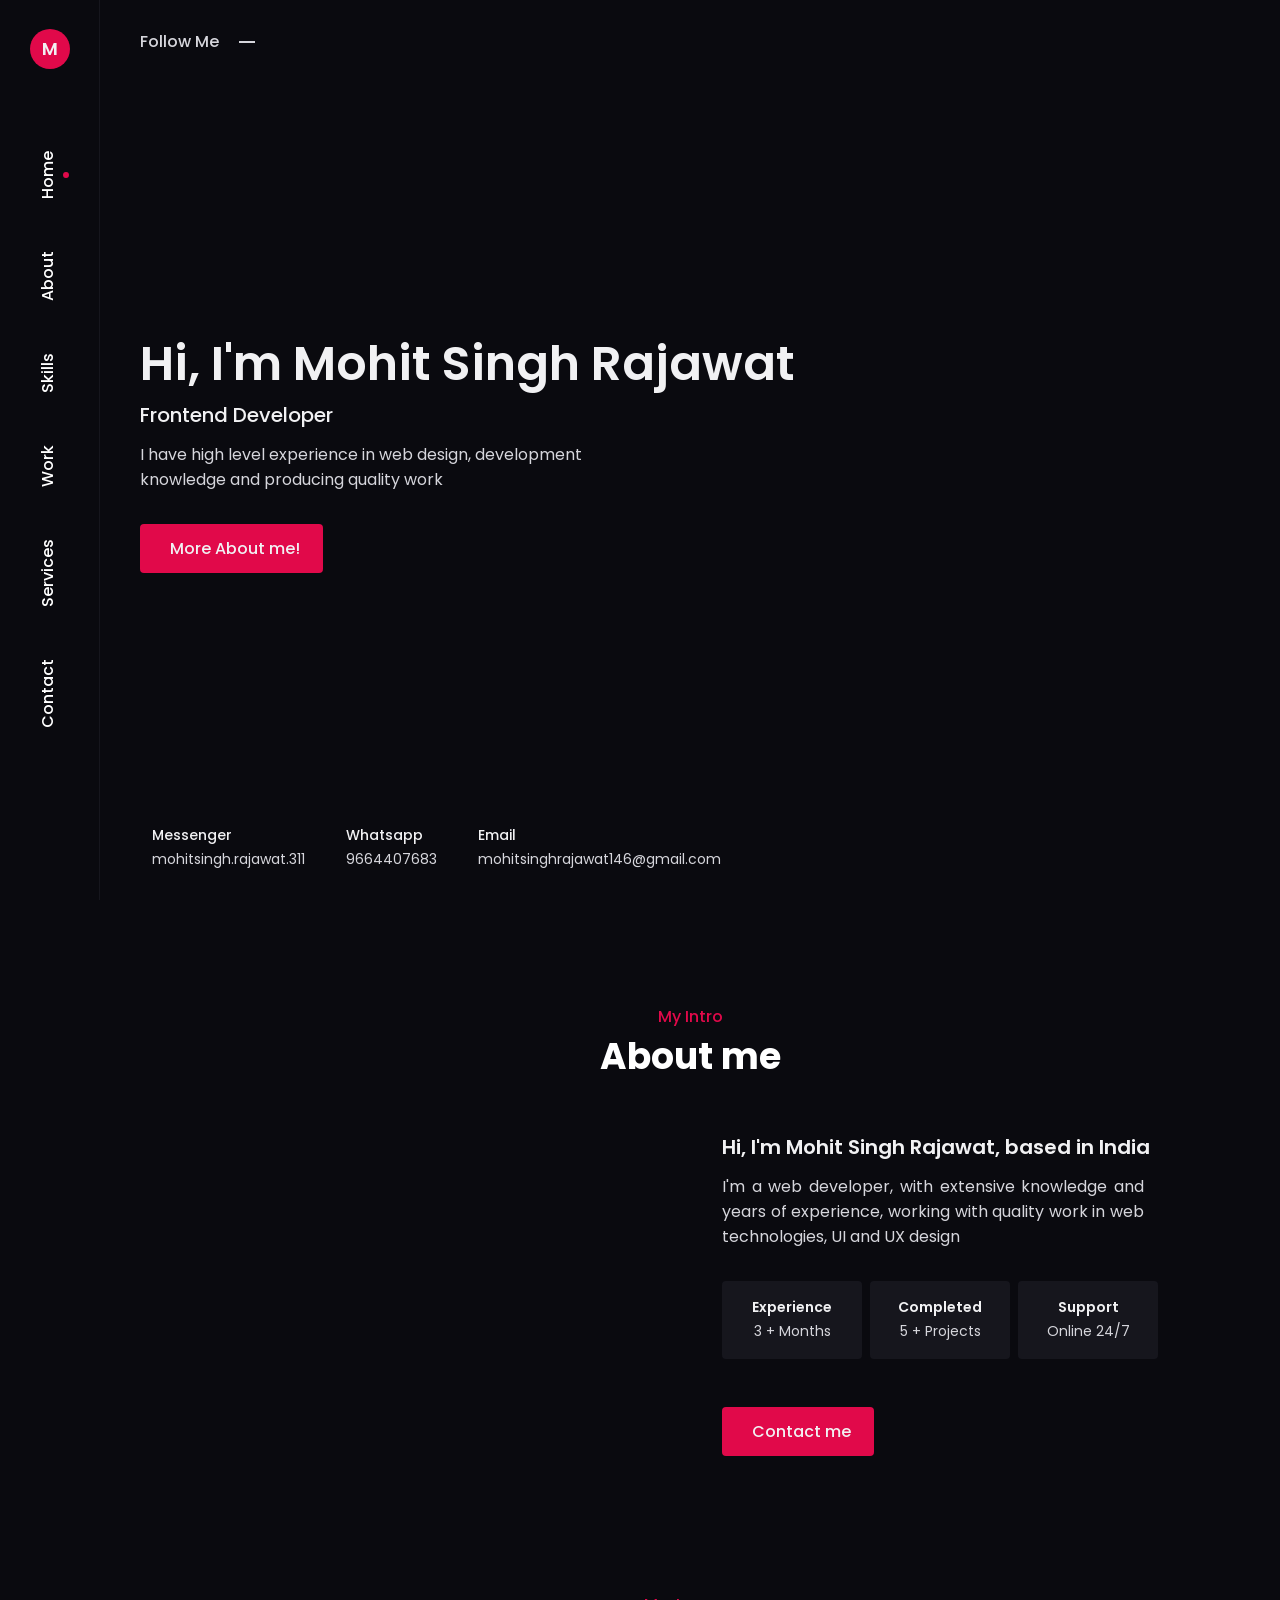
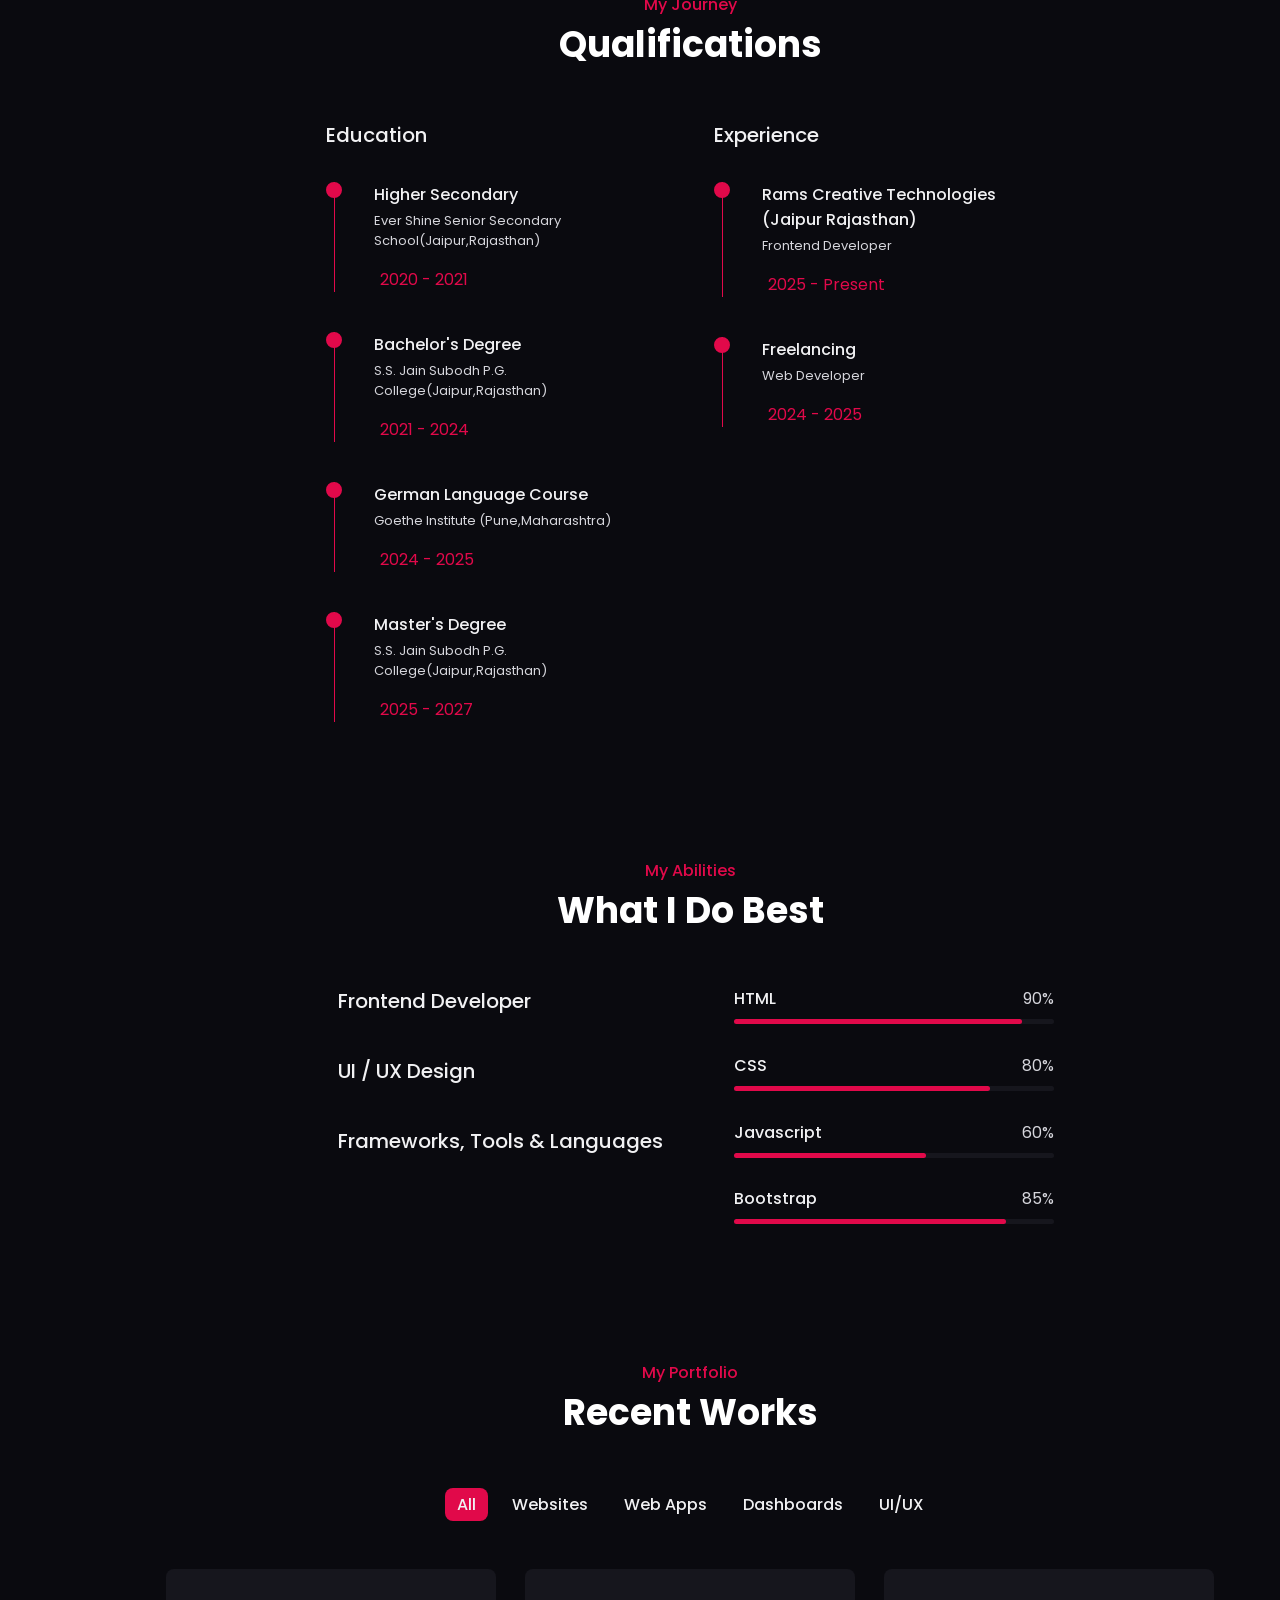
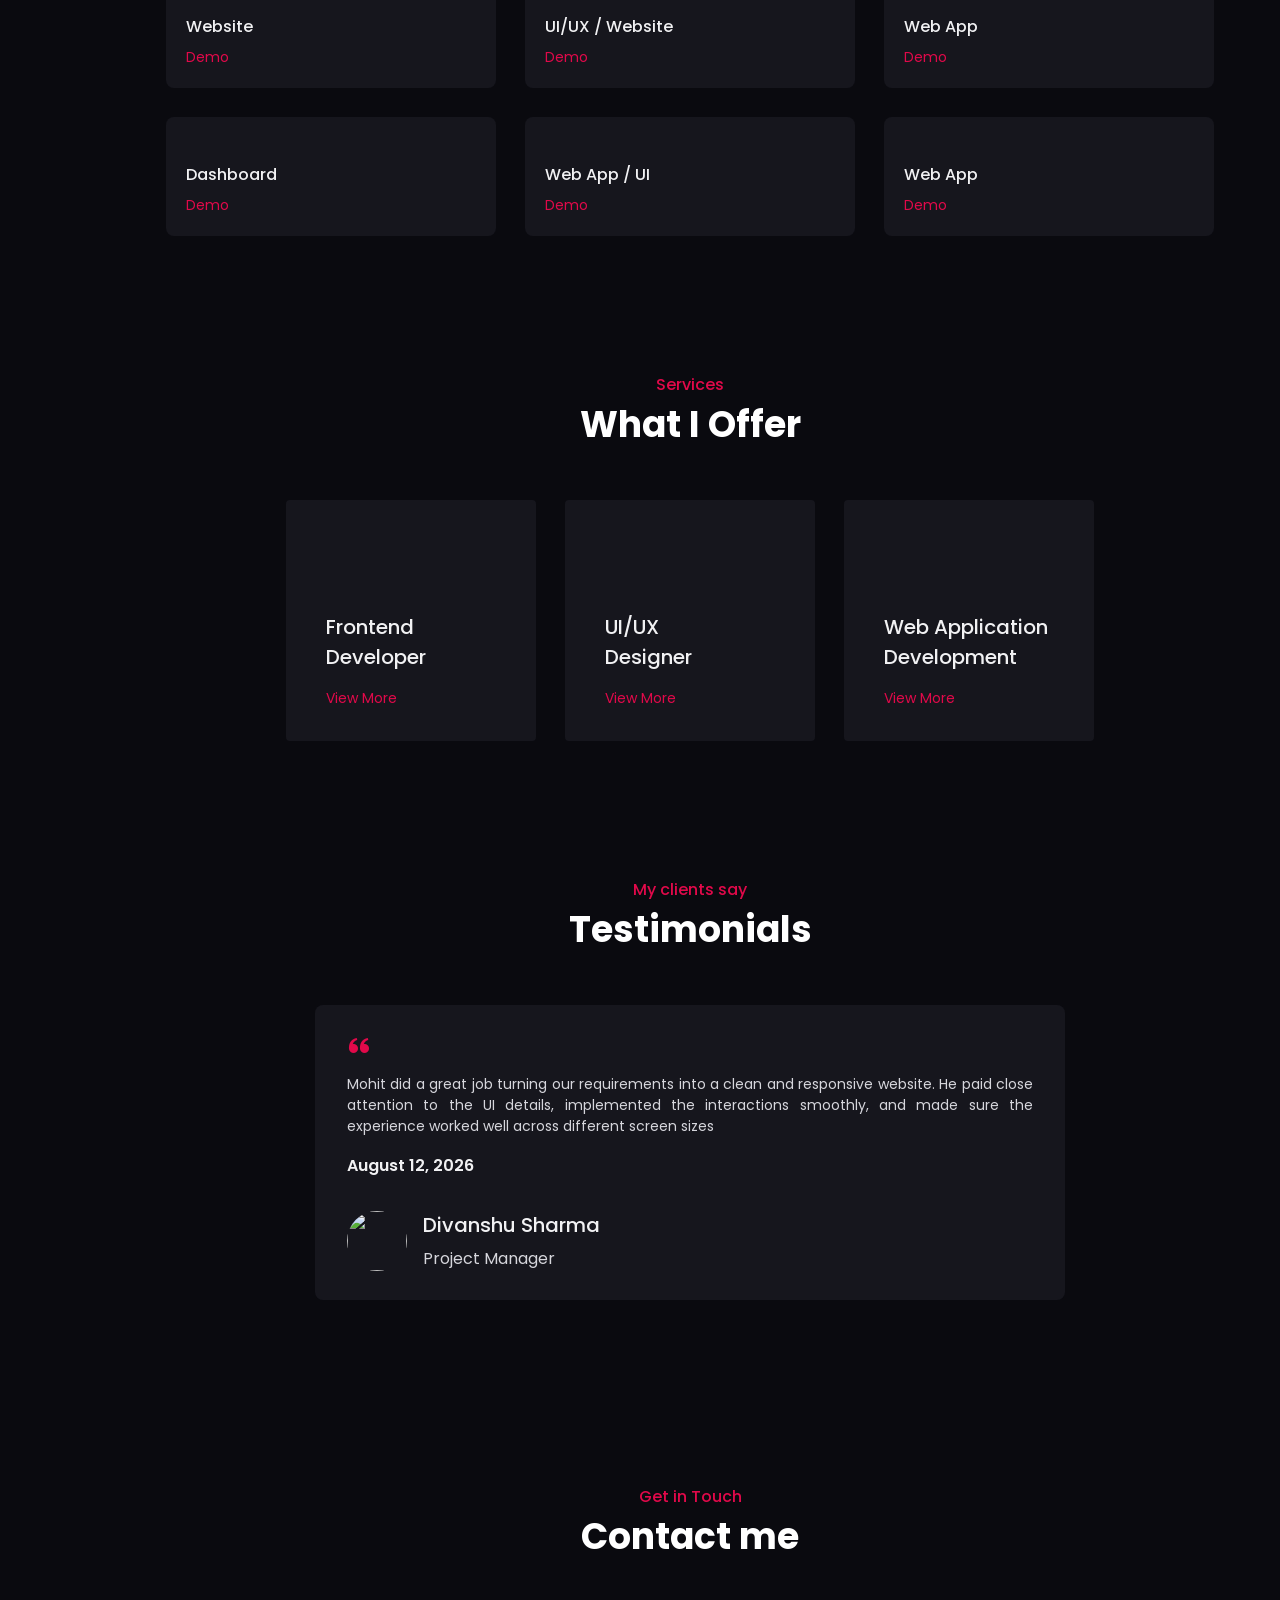
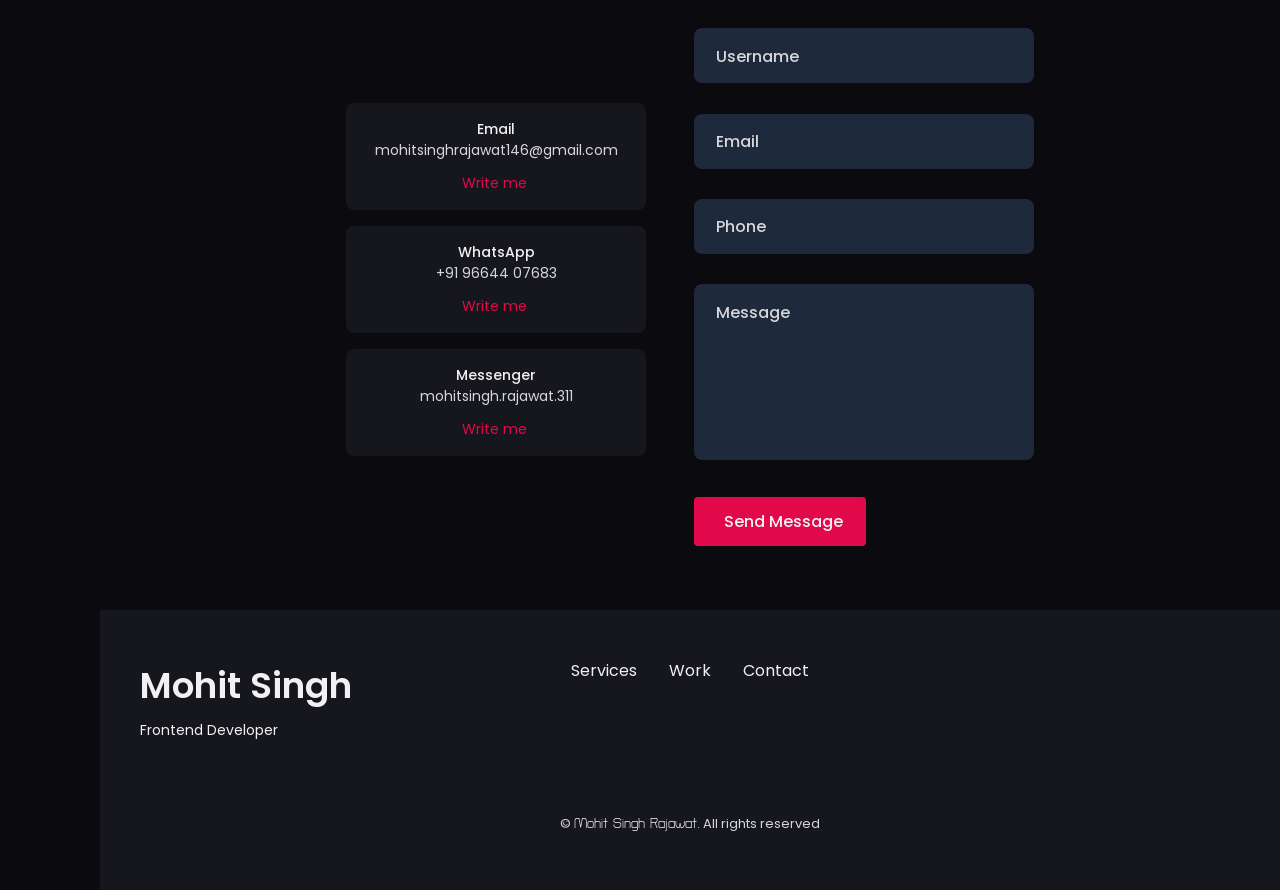
==== portfolio.html @ f538f38a "Add files via upload" ====
<!DOCTYPE html>
<html lang="en">
  <head>
    <meta charset="UTF-8" />
    <meta name="viewport" content="width=device-width, initial-scale=1.0" />
    <title>Document</title>
    <link
      rel="stylesheet"
      href="https://unicons.iconscout.com/release/v4.0.8/css/line.css"
    />
    <link
      href="https://unpkg.com/boxicons@2.1.4/css/boxicons.min.css"
      rel="stylesheet"
    />
    <link
      rel="stylesheet"
      href="https://cdn.jsdelivr.net/npm/swiper@11/swiper-bundle.min.css"
    />

    <link rel="stylesheet" href="style.css" />
    <style>
      @import url("https://fonts.googleapis.com/css2?family=Poppins:ital,wght@0,100;0,200;0,300;0,400;0,500;0,600;0,700;0,800;0,900;1,100;1,200;1,300;1,400;1,500;1,600;1,700;1,800;1,900&family=Turret+Road:wght@200;300;400;500;700;800&display=swap");

      :root {
        --hue-color: 242;

        --skin-color: hsl(342, 92%, 46%);
        --mirage-color: hsl(210, 10%, 23%);
        --title-color: hsl(var(--hue-color), 8%, 95%);
        --text-color: hsl(var(--hue-color), 8%, 85%);
        --body-color: hsl(var(--hue-color), 19%, 5%);
        --box-color: hsl(var(--hue-color), 14%, 10%);
        --scroll-box-color: hsl(var(--hue-color), 12%, 38%);
        --scroll-thumb-color: hsl(var(--hue-color), 12%, 26%);

        --body-font: "Poppins", sans-serif;
        --signature-font: "Turret Road", sans-serif;

        --biggest-font-size: 3rem;
        --h1-font-size: 2.25rem;
        --h2-font-size: 1.5rem;
        --h3-font-size: 1.25rem;
        --normal-font-size: 1rem;
        --small-font-size: 0.875rem;
        --smaller-font-size: 0.813rem;

        --font-medium: 500;
        --font-bold: 600;

        --mb025: 0.25rem;
        --mb05: 0.5rem;
        --mb075: 0.75rem;
        --mb1: 1rem;
        --mb15: 1.5rem;
        --mb2: 2rem;
        --mb25: 2.5rem;
        --mb3: 3rem;

        --z-fixed: 10;
        --z-modal: 100;
      }

      @media screen and (max-width: 1024px) {
        :root {
          --biggest-font-size: 2rem;
          --h1-font-size: 1.5rem;
          --h2-font-size: 1.25rem;
          --h3-font-size: 1.125rem;
          --normal-font-size: 0.938rem;
          --small-font-size: 0.813rem;
          --smaller-font-size: 0.75rem;
        }
      }

      * {
        margin: 0;
        padding: 0;
        box-sizing: border-box;
      }
      html {
        scroll-behavior: smooth;
      }
      body,
      button,
      input {
        font-family: var(--body-font);
        font-size: var(--normal-font-size);
      }
      body {
        background-color: var(--body-color);
        color: var(--text-color);
      }
      h1,
      h2,
      h3 {
        color: var(--title-color);
        font-weight: var(--font-bold);
      }
      ul {
        list-style: none;
      }
      a {
        text-decoration: none;
      }
      img {
        max-width: 100%;
        height: auto;
      }
      button {
        cursor: pointer;
      }
      button,
      input {
        border: none;
        outline: none;
      }
      .container {
        max-width: 1250px;
        margin-left: auto;
        margin-right: auto;
      }
      .grid {
        display: grid;
      }
      .button {
        display: inline-flex;
        align-items: center;
        column-gap: 0.5rem;
        background-color: var(--skin-color);
        color: var(--title-color);
        padding: 0.75rem 1.4rem;
        border-radius: 0.25rem;
        font-weight: var(--font-medium);
        position: relative;
        z-index: 1;
        transition: 0.4s;
      }
      .button::after {
        position: absolute;
        content: "";
        left: 0;
        top: 0;
        width: 100%;
        height: 100%;
        background-color: var(--mirage-color);
        z-index: -1;
        transform-origin: center;
        transform: scale(0);
        border-radius: 0.25rem;
        transition: 0.3s;
      }
      .button:hover::after {
        transform: scale(1);
      }
      .section {
        padding: 6.5rem 0 2rem;
      }
      .section-title {
        text-align: center;
        font-size: var(--h1-font-size);
        margin-bottom: var(--mb3);
      }
      .section-title::before {
        content: attr(data-heading);
        display: block;
        font-size: var(--normal-font-size);
        font-weight: var(--font-medium);
        color: var(--skin-color);
      }
      ::-webkit-scrollbar {
        width: 0.6rem;
        background-color: var(--scroll-box-color);
        border-radius: 0.5rem;
      }
      ::-webkit-scrollbar-thumb {
        background-color: var(--scroll-thumb-color);
        border-radius: 0.5rem;
      }

      /* Sidebar */

      .sidebar {
        position: fixed;
        width: 100px;
        height: 100vh;
        background-color: var(--body-color);
        border-right: 1px solid var(--box-color);
      }
      .nav-logo {
        position: absolute;
        left: 0;
        right: 0;
        top: 1.8rem;
        width: 40px;
        height: 40px;
        border-radius: 50%;
        background-color: var(--skin-color);
        text-align: center;
        margin: auto;
      }
      .nav-logo-text {
        font-size: 1.125rem;
        color: var(--title-color);
        font-weight: var(--font-bold);
        line-height: 40px;
      }
      .nav-menu {
        position: fixed;
        transform: rotate(-90deg) translateX(-100%);
        transform-origin: left top;
        width: 100vh;
      }
      .menu {
        display: flex;
      }
      .nav-list {
        display: flex;
        flex-direction: row-reverse;
        margin: -2px auto 0 auto;
      }
      .nav-link {
        float: right;
        height: 100%;
        line-height: 100px;
        padding: 0 1rem;
        color: var(--title-color);
        font-weight: var(--font-medium);
        position: relative;
        transition: 0.4s;
      }
      .nav-toggle {
        height: 32px;
        width: 36px;
        cursor: pointer;
        position: fixed;
        right: 1.5rem;
        top: 2rem;
        font-size: 1.2rem;
        border-radius: 0.25rem;
        background-color: var(--skin-color);
        color: var(--title-color);
        display: none;
        justify-content: center;
        align-items: center;
        z-index: 999;
      }
      .nav-close {
        font-size: 1.5rem;
        position: absolute;
        top: 1rem;
        right: 1.25rem;
        cursor: pointer;
        display: none;
      }
      .nav-link.active-link,
      .nav-link:hover {
        color: var(--skin-color);
      }
      .nav-link.active-link::after,
      .nav-link:hover::after {
        position: absolute;
        content: "";
        width: 6px;
        height: 6px;
        background-color: var(--skin-color);
        border-radius: 50%;
        bottom: 1.8rem;
        left: 0;
        right: 0;
        margin: auto;
      }
      .btn-share {
        position: absolute;
        bottom: 1.8rem;
        left: 0;
        right: 0;
        text-align: center;
        cursor: pointer;
      }
      .social-share {
        font-size: 1.5rem;
      }

      /* Main - Home */

      .main {
        margin-left: 100px;
      }
      .home {
        background: url("images/home.webp") ;
        background-size: cover;
        background-position: center center;
        height: 100vh;
      }
      .home-container {
        position: relative;
        height: 100%;
        align-items: center;
      }
      .home-social {
        position: absolute;
        top: 1.8rem;
        left: 0;
        display: flex;
        align-items: center;
        column-gap: 3.5rem;
      }
      .home-social-follow {
        font-weight: var(--font-medium);
        position: relative;
      }
      .home-social-follow::after {
        content: "";
        position: absolute;
        width: 1rem;
        height: 2px;
        background-color: var(--text-color);
        right: -45%;
        top: 50%;
      }
      .home-social-links {
        display: inline-flex;
        column-gap: 1rem;
      }
      .home-social-link {
        font-size: 1.08rem;
        color: var(--text-color);
        transition: 0.4s;
      }
      .home-social-link:hover {
        transform: translateY(0.25rem);
      }
      .home-img {
        display: none;
      }
      .home-title {
        font-size: var(--biggest-font-size);
      }
      .home-subtitle {
        font-size: var(--h3-font-size);
        font-weight: var(--font-medium);
        margin-bottom: var(--mb075);
      }
      .home-description {
        max-width: 450px;
        margin-bottom: var(--mb2);
      }
      .my-info {
        display: flex;
        column-gap: 1.8rem;
        position: absolute;
        left: 0;
        bottom: 1.8rem;
      }
      .info-item {
        display: flex;
        align-items: center;
      }
      .info-title,
      .info-subtitle {
        font-size: var(--small-font-size);
      }
      .info-title {
        font-weight: var(--font-medium);
      }
      .info-icon {
        font-size: 1.8rem;
        color: var(--skin-color);
        margin-right: var(--mb075);
      }

      /* Main - About */

      .about-container {
        grid-template-columns: repeat(2, 1fr);
        column-gap: 4rem;
        align-items: center;
      }
      .about-img {
        width: 480px;
        border-radius: 0.75rem;
        justify-self: center;
      }
      .about-heading {
        font-size: var(--h3-font-size);
        margin-bottom: var(--mb075);
      }
      .about-description {
        text-align: justify;
        padding-right: 6rem;
        margin-bottom: var(--mb2);
      }
      .about-info {
        display: grid;
        grid-template-columns: repeat(3, 140px);
        column-gap: 0.5rem;
        margin-bottom: var(--mb3);
      }
      .about-box {
        text-align: center;
        border-radius: 0.25rem;
        padding: 1rem 1.25rem;
        background-color: var(--box-color);
      }
      .about-icon {
        font-size: 1.5rem;
        color: var(--skin-color);
        margin-bottom: var(--mb075);
      }
      .about-title {
        font-size: var(--small-font-size);
      }
      .about-subtitle {
        font-size: var(--small-font-size);
      }

      /* Main - Qualification */

      .qualification-container {
        grid-template-columns: repeat(2, 340px);
        column-gap: 3rem;
        justify-content: center;
      }
      .qualification-title {
        font-size: var(--h3-font-size);
        font-weight: var(--font-medium);
        margin-bottom: var(--mb2);
      }
      .timeline-item {
        position: relative;
        margin-bottom: var(--mb25);
        padding-left: 3rem;
      }
      .timeline-item:last-child {
        margin-bottom: 0;
      }
      .timeline-item::before {
        content: "";
        width: 1px;
        position: absolute;
        left: 0.48rem;
        top: 0;
        height: 100%;
        background-color: var(--skin-color);
      }
      .circle-dot {
        position: absolute;
        left: 0;
        top: 0;
        height: 1rem;
        width: 1rem;
        border: 2px solid var(--skin-color);
        border-radius: 50%;
        background-color: var(--skin-color);
        transition: 0.4s;
      }
      .timeline-item:hover .circle-dot {
        background-color: var(--body-color);
      }
      .timeline-title {
        font-size: var(--normal-font-size);
        font-weight: var(--font-medium);
        margin-bottom: var(--mb025);
      }
      .timeline-text {
        font-size: var(--smaller-font-size);
        margin-bottom: var(--mb1);
      }
      .timeline-date {
        display: flex;
        align-items: center;
        column-gap: 0.4rem;
        font-size: var(--normal-font-size);
        color: var(--skin-color);
      }

      /* Main - Skills */

      .skills-container {
        grid-template-columns: 360px 320px;
        column-gap: 3rem;
        justify-content: center;
      }
      .skills-header {
        display: flex;
        align-items: center;
        cursor: pointer;
      }
      .skills-header:not(:last-child) {
        margin-bottom: var(--mb25);
      }
      .skills-icon,
      .skills-arrow {
        font-size: 2rem;
        color: var(--skin-color);
      }
      .skills-icon {
        margin-right: var(--mb075);
      }
      .skills-arrow {
        margin-left: auto;
      }
      .skills-active .skills-arrow {
        transform: rotate(-90deg);
        transition: 0.4s;
      }
      .skills-title {
        font-size: var(--h3-font-size);
        font-weight: var(--font-medium);
      }
      .skills-subtitle {
        font-size: var(--small-font-size);
      }
      .skills-list {
        row-gap: 1.8rem;
      }
      .skills-titles {
        display: flex;
        justify-content: space-between;
        margin-bottom: var(--mb05);
      }
      .skills-name {
        font-size: var(--normal-font-size);
        font-weight: var(--font-medium);
      }
      .skills-bar,
      .skills-percentage {
        height: 5px;
        border-radius: 0.25rem;
      }
      .skills-bar {
        background-color: var(--box-color);
      }
      .skills-percentage {
        display: block;
        background-color: var(--skin-color);
      }
      .skills [data-content] {
        display: none;
      }
      .skills-active[data-content] {
        display: block;
      }

      /* Main - Work */

      .work-container {
        grid-template-columns: repeat(3, 330px);
        gap: 1.8rem;
        justify-content: center;
        padding-top: 1rem;
      }
      .work-filters {
        display: flex;
        justify-content: center;
        align-items: center;
        column-gap: 0.75rem;
        margin-bottom: 2rem;
      }
      .work-item {
        cursor: pointer;
        color: var(--title-color);
        padding: 0.25rem 0.75rem;
        font-weight: var(--font-medium);
        border-radius: 0.5rem;
      }
      .work-card {
        background-color: var(--box-color);
        padding: 1.25rem;
        border-radius: 0.5rem;
      }
      .portfolio-item-details {
        display: none;
      }
      .work-img {
        border-radius: 0.5rem;
        margin-bottom: var(--mb1);
      }
      .work-title {
        font-size: var(--normal-font-size);
        font-weight: var(--font-medium);
        margin-bottom: var(--mb05);
      }
      .work-button {
        color: var(--skin-color);
        font-size: var(--small-font-size);
        display: flex;
        align-items: center;
        column-gap: 0.25rem;
        cursor: pointer;
      }
      .work-button-icon {
        font-size: 1rem;
        transition: 0.4s;
      }
      .work-button:hover .work-button-icon {
        transform: translateX(0.25rem);
      }
      .active-work {
        background-color: var(--skin-color);
        color: var(--title-color);
      }

      .portfolio-popup {
        position: fixed;
        top: 0;
        left: 0;
        right: 0;
        bottom: 0;
        background-color: rgba(0, 0, 0, 0.5);
        display: flex;
        justify-content: center;
        align-items: center;
        padding: 0 1rem;
        opacity: 0;
        visibility: hidden;
        z-index: var(--z-modal);
        transition: 0.4s;
      }
      .portfolio-popup.open {
        opacity: 1;
        visibility: visible;
      }
      .portfolio-popup-inner {
        background-color: var(--box-color);
        width: 900px;
        border-radius: 0.5rem;
        padding: 2.5rem;
        position: relative;
      }
      .portfolio-popup-content {
        grid-template-columns: repeat(2, 1fr);
        align-items: center;
        column-gap: 3rem;
      }
      .portfolio-popup-close {
        position: absolute;
        top: 1.5rem;
        right: 1.5rem;
        font-size: 1.5rem;
        color: var(--skin-color);
        cursor: pointer;
      }
      .portfolio-popup-img {
        border-radius: 0.5rem;
      }
      .portfolio-popup-subtitle {
        font-size: var(--smaller-font-size);
        margin-bottom: var(--mb025);
      }
      .details-title {
        font-size: var(--h3-font-size);
        font-weight: var(--font-medium);
        margin-bottom: var(--mb1);
      }
      .details-description {
        font-size: var(--small-font-size);
        margin-bottom: var(--mb2);
      }
      .details-info li {
        margin-bottom: var(--mb075);
        text-transform: capitalize;
        font-size: var(--small-font-size);
      }
      .details-info li:last-child {
        margin-bottom: 0;
      }
      .details-info li span {
        font-weight: normal;
      }
      .details-info li a {
        text-transform: lowercase;
        color: var(--skin-color);
      }

      /* Main - Services */

      .services-container {
        grid-template-columns: repeat(3, 250px);
        justify-content: center;
        column-gap: 1.8rem;
      }
      .services-content {
        position: relative;
        background-color: var(--box-color);
        padding: 6rem 0 2rem 2.5rem;
        border-radius: 0.25rem;
      }
      .services-icon {
        display: block;
        font-size: 1.8rem;
        color: var(--skin-color);
        margin-bottom: var(--mb1);
      }
      .services-title {
        font-size: var(--h3-font-size);
        margin-bottom: var(--mb1);
        font-weight: var(--font-medium);
      }
      .services-button {
        color: var(--skin-color);
        font-size: var(--small-font-size);
        display: flex;
        align-items: center;
        column-gap: 0.25rem;
        cursor: pointer;
      }
      .services-button-icon {
        font-size: 1rem;
        transition: 0.4s;
      }
      .services-button:hover .services-button-icon {
        transform: translateX(0.25rem);
      }
      .services-modal {
        position: fixed;
        top: 0;
        left: 0;
        right: 0;
        bottom: 0;
        background-color: rgba(0, 0, 0, 0.5);
        display: flex;
        justify-content: center;
        align-items: center;
        padding: 0 1rem;
        z-index: var(--z-modal);
        opacity: 0;
        visibility: hidden;
        transition: 0.4s;
      }
      .active-modal {
        opacity: 1;
        visibility: visible;
      }
      .services-modal-content {
        width: 500px;
        position: relative;
        background-color: var(--box-color);
        padding: 4.5rem 2.5rem 2.5rem;
        border-radius: 0.5rem;
      }
      .services-modal-close {
        position: absolute;
        top: 1.5rem;
        right: 1.5rem;
        font-size: 1.5rem;
        color: var(--skin-color);
        cursor: pointer;
      }
      .services-modal-title,
      .services-modal-description {
        text-align: center;
      }
      .services-modal-title {
        font-size: var(--h3-font-size);
        font-weight: var(--font-medium);
        margin-bottom: var(--mb1);
      }
      .services-modal-description {
        font-size: var(--small-font-size);
        padding: 0 3.5rem;
        margin-bottom: var(--mb2);
      }
      .services-modal-services {
        row-gap: var(--mb075);
      }
      .services-modal-service {
        display: flex;
        align-items: center;
        column-gap: 0.5rem;
      }
      .services-modal-icon {
        color: var(--skin-color);
        font-size: 1.1rem;
      }
      .services-modal-info {
        font-size: var(--small-font-size);
      }

      /* Main - Testimonials */

      @media screen and (min-width: 992px) {
        .testimonials-container {
          width: 750px;
          margin-left: auto !important;
          margin-right: auto !important;
        }
      }

      .testimonial-card {
        background-color: var(--box-color);
        padding: 1.8rem 2rem;
        border-radius: 0.5rem;
        margin-bottom: 3rem;
      }
      .testimonial-quote {
        display: inline-flex;
        font-size: 1.5rem;
        color: var(--skin-color);
        margin-bottom: var(--mb1);
      }
      .testimonial-description {
        margin-bottom: var(--mb1);
        font-size: var(--small-font-size);
        text-align: justify;
      }
      .testimonial-date {
        font-size: var(--normal-font-size);
        margin-bottom: var(--mb2);
      }
      .testimonial-profile {
        display: flex;
        align-items: center;
        column-gap: 1rem;
      }
      .testimonial-profile-img {
        width: 60px;
        height: 60px;
        border-radius: 3rem;
      }
      .testimonial-profile-name {
        font-size: var(--h3-font-size);
        font-weight: var(--font-medium);
        color: var(--title-color);
      }
      .testimonial-profile-detail {
        font-size: var(--small-font-size);
        display: block;
      }
      .testimonial-profile-data {
        display: flex;
        flex-direction: column;
        row-gap: 0.4rem;
      }

      /* Swiper */

      .swiper-pagination-bullet {
        background-color: var(--box-color);
      }
      .swiper-pagination-bullet-active {
        background-color: var(--skin-color);
      }

      /* Main - Contact */

      .contact-container {
        grid-template-columns: 300px 340px;
        column-gap: 3rem;
        justify-content: center;
        align-items: center;
      }
      .contact-info {
        display: grid;
        row-gap: 1rem;
      }
      .contact-card {
        background-color: var(--box-color);
        padding: 1rem;
        border-radius: 0.5rem;
        text-align: center;
      }
      .contact-card-icon {
        font-size: 1.8rem;
        color: var(--title-color);
        margin-bottom: var(--mb025);
      }
      .contact-card-title,
      .contact-card-data {
        font-size: var(--small-font-size);
      }
      .contact-card-title {
        font-weight: var(--font-medium);
      }
      .contact-card-data {
        display: block;
        margin-bottom: var(--mb075);
      }
      .contact-button {
        color: var(--skin-color);
        font-size: var(--small-font-size);
        display: flex;
        align-items: center;
        justify-content: center;
        column-gap: 0.25rem;
        cursor: pointer;
      }
      .contact-button-icon {
        font-size: 1rem;
        transition: 0.4s;
      }
      .contact-button:hover .contact-button-icon {
        transform: translateX(0.25rem);
      }
      .input-container {
        position: relative;
        margin-top: 1rem;
        margin-bottom: 1.9rem;
      }
      .input {
        width: 100%;
        border: 2px solid var(--text-color);
        background-color: transparent;
        padding: 0.6rem 1.2rem;
        color: var(--title-color);
        font-weight: var(--font-medium);
        font-size: var(--normal-font-size);
        letter-spacing: 0.5px;
        border-radius: 0.5rem;
        outline: none;
        transition: 0.4s;
      }
      textarea.input {
        padding: 0.8rem 1.2rem;
        min-height: 140px;
        border-radius: 0.5rem;
        resize: none;
        font-family: var(--body-font);
      }
      .input-container label {
        position: absolute;
        top: 50%;
        left: 1rem;
        transform: translateY(-50%);
        padding: 0 0.4rem;
        color: var(--text-color);
        font-size: 1rem;
        font-weight: var(--font-medium);
        pointer-events: none;
        z-index: 15;
        transition: 0.5s;
      }

      .input-container.textarea label {
        top: 1rem;
        transform: translateY(0);
      }
      .input-container span {
        position: absolute;
        top: 0;
        left: 25px;
        transform: translateY(-50%);
        font-size: var(--small-font-size);
        padding: 0 0.4rem;
        pointer-events: none;
        z-index: var(--z-fixed);
        color: transparent;
      }
      .input-container span::before,
      .input-container span::after {
        content: "";
        position: absolute;
        width: 10%;
        opacity: 0;
        height: 5px;
        background-color: var(--body-color);
        top: 50%;
        transform: translateY(-50%);
        transition: 0.4s;
      }
      .input-container span::before {
        left: 50%;
      }
      .input-container span::after {
        right: 50%;
      }
      .input-container.focus label {
        top: 0;
        transform: translateY(-50%);
        left: 25px;
        font-size: var(--smaller-font-size);
      }
      .input-container.focus span::before,
      .input-container.focus span::after {
        width: 50%;
        opacity: 1;
      }

      /* Footer */

      .footer {
        padding-top: 2rem;
      }
      .footer-container {
        grid-template-columns: repeat(3, 1fr);
        column-gap: 1.6rem;
      }
      .footer-bg {
        background-color: var(--box-color);
        padding: 3rem 0 3.5rem;
      }
      .footer-title {
        font-size: var(--h1-font-size);
        margin-bottom: var(--mb025);
      }
      .footer-subtitle {
        font-size: var(--small-font-size);
      }
      .footer-links {
        display: flex;
        justify-self: center;
        column-gap: 2rem;
      }
      .footer-links:hover {
        color: var(--skin-color);
      }
      .footer-socials {
        justify-self: flex-end;
      }
      .footer-social {
        font-size: 1.25rem;
        margin-right: var(--mb15);
      }
      .footer-social:hover {
        color: var(--skin-color);
      }
      .footer-copy {
        font-size: var(--smaller-font-size);
        text-align: center;
        margin-top: 4.5rem;
      }
      .footer-copy a {
        font-family: var(--signature-font);
      }
      .footer-copy a:hover {
        color: var(--skin-color);
      }
      .footer-title,
      .footer-subtitle,
      .footer-links,
      .footer-social,
      .footer-copy a {
        color: var(--title-color);
      }

      /* Media Queries */

      @media screen and (max-width: 1408px) {
        .container {
          margin-left: var(--mb25);
          margin-right: var(--mb25);
        }
      }

      @media screen and (max-width: 1216px) {
        .about-container {
          column-gap: 2.5rem;
        }
        .about-description {
          padding-right: 0;
        }
        .work-container {
          grid-template-columns: repeat(2, 330px);
          gap: 3rem;
        }
      }

      @media screen and (max-width: 1024px) {
        .container {
          margin-left: var(--mb15);
          margin-right: var(--mb15);
        }
        .sidebar {
          width: 100%;
          z-index: 999;
          transform: translateX(-100%);
        }
        .show-sidebar {
          transform: translateX(0);
        }
        .nav-logo,
        .btn-share {
          display: none;
        }
        .nav-menu {
          height: 100%;
          width: 100%;
          transform: rotate(0deg) translateX(0);
          display: flex;
          justify-content: center;
        }
        .nav-list {
          flex-direction: column;
          height: 100%;
          justify-content: center;
          align-items: center;
        }
        .nav-link {
          padding: 1rem 0;
          line-height: 1.5;
        }
        .nav-link.active-link::after,
        .nav-link:hover::after {
          bottom: 0;
        }
        .nav-close {
          display: block;
        }
        .nav-toggle {
          display: flex;
        }

        .main {
          margin-left: 0;
        }

        .about-container {
          grid-template-columns: 1fr;
          row-gap: 2.5rem;
        }
        .about-img {
          width: 350px;
        }
        .about-data {
          text-align: center;
        }
        .about-info {
          justify-content: center;
        }
        .about-box {
          padding: 0.75rem 0.5rem;
        }
        .about-description {
          padding: 0 4rem;
          text-align: center;
        }

        .qualification-container {
          grid-template-columns: repeat(2, 290px);
        }
        .skills-container {
          grid-template-columns: 340px 300px;
        }
        .skills-list {
          row-gap: 1.7rem;
        }

        .work-card {
          padding: 1rem;
        }
        .work-img {
          margin-bottom: var(--mb075);
        }
        .work-title {
          margin-bottom: var(--mb025);
        }

        .services-container {
          grid-template-columns: repeat(3, 220px);
        }

        .testimonial-card {
          padding: 1.25rem 1.5rem;
        }

        .portfolio-item-details {
          margin-bottom: var(--mb15);
        }
        .details-info li {
          margin-bottom: var(--mb05);
        }
        .details-title {
          margin-bottom: var(--mb075);
        }
      }

      @media screen and (max-width: 768px) {
        .about-img {
          width: 250px;
        }
        .qualification-container {
          grid-template-columns: 290px;
          row-gap: 3rem;
        }
        .skills-container {
          grid-template-columns: 300px;
          row-gap: 3rem;
        }
        .work-container {
          grid-template-columns: 330px;
        }

        .services-container {
          grid-template-columns: repeat(2, 1fr);
          gap: 1.5rem;
        }
        .services-content {
          padding: 3.5rem 0.5rem 1.25rem 1.5rem;
        }
        .services-icon {
          font-size: 1.5rem;
        }

        .contact-container {
          grid-template-columns: 360px;
          row-gap: 3rem;
        }
        .footer-container {
          grid-template-columns: repeat(2, 1fr);
          row-gap: 3rem;
        }
        .footer-socials {
          justify-self: start;
        }
        .footer-links {
          flex-direction: column;
          row-gap: 1.5rem;
        }
        .footer-bg {
          padding: 2rem 0 3rem;
        }
        .footer-copy {
          margin-top: var(--mb3);
        }

        .portfolio-popup-inner {
          width: 420px;
          padding: 2.8rem 1.5rem 2.5rem;
        }
        .portfolio-popup-content {
          grid-template-columns: 1fr;
          row-gap: 1.6rem;
        }
        .details-title {
          font-size: var(--normal-font-size);
        }
        .portfolio-popup-close {
          top: 0.5rem;
        }
      }

      @media screen and (max-width: 576px) {
        .nav-toggle {
          right: initial;
          left: 1.5rem;
        }
        .home {
          background-image: none;
          height: initial;
          align-items: initial;
          padding: 7rem 0 2rem;
        }
        .home-container {
          row-gap: 2rem;
        }
        .home-img {
          display: block;
          width: 250px;
          justify-self: center;
        }
        .my-info {
          display: none;
        }
        .home-social {
          left: initial;
          right: -1rem;
          flex-direction: column;
          row-gap: 3.5rem;
        }
        .home-social-follow {
          font-size: var(--smaller-font-size);
          transform: rotate(90deg);
        }
        .home-social-links {
          flex-direction: column;
          row-gap: 0.25rem;
        }
        .home-social-link {
          font-size: var(--normal-font-size);
        }

        .about-info {
          grid-template-columns: repeat(3, 1fr);
        }
        .about-description {
          padding: 0;
        }

        .services-modal-content {
          padding: 4.5rem 1.5rem 2.5rem;
        }
        .services-modal-description {
          padding: 0;
        }

        .work-container,
        .contact-container {
          grid-template-columns: 300px;
        }

        .footer-container {
          grid-template-columns: 1fr;
        }
        .footer-links {
          justify-self: flex-start;
        }
      }

      @media screen and (max-width: 350px) {
        .container {
          margin-left: var(--mb1);
          margin-left: var(--mb1);
        }
        .home-img {
          width: 200px;
        }
        .home-title {
          font-size: var(--h1-font-size);
        }
        .home-subtitle {
          font-size: var(--normal-font-size);
        }

        .about-info {
          grid-template-columns: repeat(2, 1fr);
          row-gap: 0.5rem;
        }
        .work-container,
        .skills-container,
        .qualification-container,
        .contact-container {
          grid-template-columns: 1fr;
        }
        .skills-title {
          font-size: var(--normal-font-size);
        }
        .work-item {
          font-size: var(--normal-font-size);
        }
        .work-filters {
          column-gap: 0.25rem;
        }
        .services-container {
          grid-template-columns: max-content;
        }
        .services-content {
          padding-right: 3.5rem;
        }
      }
      /* ================================
         ABOUT IMAGE PROTECTION
         Protects only the About section image
      ================================= */

      .about-img {
        -webkit-user-drag: none;
        user-drag: none;
        user-select: none;
        -webkit-user-select: none;
      }
    </style>
  </head>
  <body>
    <div class="nav-toggle" id="nav-toggle">
      <i class="uil uil-bars"></i>
    </div>

    <aside class="sidebar" id="sidebar">
      <nav class="nav">
        <div class="nav-logo">
          <a href="https://x.com/kunwersa_mohit" class="nav-logo-text">M</a>
        </div>

        <div class="nav-menu">
          <div class="menu">
            <ul class="nav-list">
              <li class="nav-item">
                <a href="#home" class="nav-link active-link">Home</a>
              </li>

              <li class="nav-item">
                <a href="#about" class="nav-link">About</a>
              </li>

              <li class="nav-item">
                <a href="#skills" class="nav-link">Skills</a>
              </li>

              <li class="nav-item">
                <a href="#work" class="nav-link">Work</a>
              </li>

              <li class="nav-item">
                <a href="#services" class="nav-link">Services</a>
              </li>

              <li class="nav-item">
                <a href="#contact" class="nav-link">Contact</a>
              </li>
            </ul>
          </div>
        </div>

        <div class="btn-share">
          <i class="uil uil-share-alt social-share"></i>
        </div>

        <div class="nav-close" id="nav-close">
          <i class="uil uil-times"></i>
        </div>
      </nav>
    </aside>

    <main class="main">
      <section class="home" id="home">
        <div class="home-container container grid">
          <div class="home-social">
            <span class="home-social-follow">Follow Me</span>
            <div class="home-social-links">
              <a
                href="https://www.facebook.com/share/1HbCLw8NRw/"
                target="_blank"
                class="home-social-link"
              >
                <i class="uil uil-facebook-f"></i>
              </a>

              <a
                href="https://www.instagram.com/kunwersa__.mohit?igsh=MXUzNnl6Mm40bDFnZw==&igsi=MXUzNnl6Mm40bDFnZw=="
                target="_blank"
                class="home-social-link"
              >
                <i class="uil uil-instagram"></i>
              </a>

              <a
                href="https://x.com/kunwersa_mohit"
                target="_blank"
                class="home-social-link"
              >
                <i class="uil uil-twitter"></i>
              </a>
            </div>
          </div>

          <img
            src="images/home.webp"
            alt="Home Image"
            class="home-img"
          />

          <div class="home-data">
            <h1 class="home-title">Hi, I'm Mohit Singh Rajawat</h1>
            <h3 class="home-subtitle">Frontend Developer</h3>
            <p class="home-description">
              I have high level experience in web design, development knowledge
              and producing quality work
            </p>
            <a href="#about" class="button">
              <i class="uil uil-user button-icon"></i>
              More About me!
            </a>
          </div>

          <div class="my-info">
            <div class="info-item">
              <i class="uil uil-facebook-messenger info-icon"></i>

              <div>
                <h3 class="info-title">Messenger</h3>
                <span class="info-subtitle">mohitsingh.rajawat.311</span>
              </div>
            </div>

            <div class="info-item">
              <i class="uil uil-whatsapp info-icon"></i>

              <div>
                <h3 class="info-title">Whatsapp</h3>
                <span class="info-subtitle">9664407683</span>
              </div>
            </div>

            <div class="info-item">
              <i class="uil uil-envelope-edit info-icon"></i>

              <div>
                <h3 class="info-title">Email</h3>
                <span class="info-subtitle">mohitsinghrajawat146@gmail.com</span>
              </div>
            </div>
          </div>
        </div>
      </section>

      <section class="about section" id="about">
        <h2 class="section-title" data-heading="My Intro">About me</h2>

        <div class="about-container container grid">
          <img
            src="images/about.webp"
            alt=""
            class="about-img"
          />

          <div class="about-data">
            <h3 class="about-heading">
              Hi, I'm Mohit Singh Rajawat, based in India
            </h3>
            <p class="about-description">
              I'm a web developer, with extensive knowledge and years of
              experience, working with quality work in web technologies, UI and
              UX design
            </p>

            <div class="about-info">
              <div class="about-box">
                <i class="uil uil-award about-icon"></i>
                <h3 class="about-title">Experience</h3>
                <span class="about-subtitle">3 + Months</span>
              </div>

              <div class="about-box">
                <i class="uil uil-suitcase-alt about-icon"></i>
                <h3 class="about-title">Completed</h3>
                <span class="about-subtitle">5 + Projects</span>
              </div>

              <div class="about-box">
                <i class="uil uil-headphones-alt about-icon"></i>
                <h3 class="about-title">Support</h3>
                <span class="about-subtitle">Online 24/7</span>
              </div>
            </div>

            <a href="#contact" class="button"
              ><i class="uil uil-navigator button-icon"></i>Contact me</a
            >
          </div>
        </div>
      </section>

      <section class="qualification section">
        <h2 class="section-title" data-heading="My Journey">Qualifications</h2>

        <div class="qualification-container container grid">
          <div class="education">
            <h3 class="qualification-title">
              <i class="uil uil-graduation-cap"></i>Education
            </h3>

            <div class="timeline">
              <div class="timeline-item">
                <div class="circle-dot"></div>
                <h3 class="timeline-title">Higher Secondary</h3>
                <p class="timeline-text">Ever Shine Senior Secondary School(Jaipur,Rajasthan)</p>
                <span class="timeline-date"
                  ><i class="uil uil-calendar-alt"></i>2020 - 2021</span
                >
              </div>

              <div class="timeline-item">
                <div class="circle-dot"></div>
                <h3 class="timeline-title">Bachelor's Degree</h3>
                <p class="timeline-text">S.S. Jain Subodh P.G. College(Jaipur,Rajasthan)</p>
                <span class="timeline-date"
                  ><i class="uil uil-calendar-alt"></i>2021 - 2024</span
                >
              </div>
              
              <div class="timeline-item">
                <div class="circle-dot"></div>
                <h3 class="timeline-title">German Language Course</h3>
                <p class="timeline-text">Goethe Institute (Pune,Maharashtra)</p>
                <span class="timeline-date"
                  ><i class="uil uil-calendar-alt"></i>2024 - 2025</span
                >
              </div> 

              <div class="timeline-item">
                <div class="circle-dot"></div>
                <h3 class="timeline-title">Master's Degree</h3>
                <p class="timeline-text">S.S. Jain Subodh P.G. College(Jaipur,Rajasthan)</p>
                <span class="timeline-date"
                  ><i class="uil uil-calendar-alt"></i>2025 - 2027</span
                >
              </div>
            </div>
          </div>

          <div class="experience">
            <h3 class="qualification-title">
              <i class="uil uil-suitcase"></i>Experience
            </h3>

            <div class="timeline">
              <div class="timeline-item">
                <div class="circle-dot"></div>
                <h3 class="timeline-title">Rams Creative Technologies (Jaipur Rajasthan)</h3>
                <p class="timeline-text">Frontend Developer</p>
                <span class="timeline-date"
                  ><i class="uil uil-calendar-alt"></i>2025 - Present</span
                >
              </div>

                  <div class="timeline-item">
                  <div class="circle-dot"></div>
                  <h3 class="timeline-title">Freelancing</h3>
                  <p class="timeline-text">Web Developer</p>
                  <span class="timeline-date"
                        ><i class="uil uil-calendar-alt"></i>2024 - 2025</span
                  >
            </div>
          </div>
        </div>
      </section>

      <section class="skills section" id="skills">
        <h2 class="section-title" data-heading="My Abilities">What I Do Best</h2>

        <div class="skills-container container grid">
          <div class="skills-tabs">
            <div class="skills-header skills-active" data-target="#frontend">
              <i class="uil uil-brackets-curly skills-icon"></i>

              <div>
                <h1 class="skills-title">Frontend Developer</h1>
                <span class="skills-subtitle"> </span>
              </div>

              <i class="uil uil-angle-down skills-arrow"></i>
            </div>

            <div class="skills-header" data-target="#design">
              <i class="uil uil-swatchbook skills-icon"></i>

              <div>
                <h1 class="skills-title">UI / UX Design</h1>
                <span class="skills-subtitle"></span>
              </div>

              <i class="uil uil-angle-down skills-arrow"></i>
            </div>

            <div class="skills-header" data-target="#backend">
              <i class="uil uil-server-network skills-icon"></i>

              <div>
                <h1 class="skills-title">Frameworks, Tools & Languages</h1>
                <span class="skills-subtitle"></span>
              </div>

              <i class="uil uil-angle-down skills-arrow"></i>
            </div>
          </div>

          <div class="skills-content">
            <div class="skills-group skills-active" data-content id="frontend">
              <div class="skills-list grid">
                <div class="skills-data">
                  <div class="skills-titles">
                    <h3 class="skills-name">HTML</h3>
                    <span class="skills-number">90%</span>
                  </div>

                  <div class="skills-bar">
                    <span class="skills-percentage" style="width: 90%"></span>
                  </div>
                </div>

                <div class="skills-data">
                  <div class="skills-titles">
                    <h3 class="skills-name">CSS</h3>
                    <span class="skills-number">80%</span>
                  </div>

                  <div class="skills-bar">
                    <span class="skills-percentage" style="width: 80%"></span>
                  </div>
                </div>

                <div class="skills-data">
                  <div class="skills-titles">
                    <h3 class="skills-name">Javascript</h3>
                    <span class="skills-number">60%</span>
                  </div>

                  <div class="skills-bar">
                    <span class="skills-percentage" style="width: 60%"></span>
                  </div>
                </div>

                <div class="skills-data">
                  <div class="skills-titles">
                    <h3 class="skills-name">Bootstrap</h3>
                    <span class="skills-number">85%</span>
                  </div>

                  <div class="skills-bar">
                    <span class="skills-percentage" style="width: 85%"></span>
                  </div>
                </div>
              </div>
            </div>

            <div class="skills-group" data-content id="design">
              <div class="skills-list grid">
                <div class="skills-data">
                  <div class="skills-titles">
                    <h3 class="skills-name">Figma</h3>
                    <span class="skills-number">90%</span>
                  </div>

                  <div class="skills-bar">
                    <span class="skills-percentage" style="width: 90%"></span>
                  </div>
                </div>

                <div class="skills-data">
                  <div class="skills-titles">
                    <h3 class="skills-name">UI Design</h3>
                    <span class="skills-number">80%</span>
                  </div>

                  <div class="skills-bar">
                    <span class="skills-percentage" style="width: 80%"></span>
                  </div>
                </div>

                <div class="skills-data">
                  <div class="skills-titles">
                    <h3 class="skills-name">Responsive Design</h3>
                    <span class="skills-number">90%</span>
                  </div>

                  <div class="skills-bar">
                    <span class="skills-percentage" style="width: 90%"></span>
                  </div>
                </div>
              </div>
            </div>

            <div class="skills-group" data-content id="backend">
              <div class="skills-list grid">
                <div class="skills-data">
                  <div class="skills-titles">
                    <h3 class="skills-name">Bootstrap 5</h3>
                    <span class="skills-number">90%</span>
                  </div>

                  <div class="skills-bar">
                    <span class="skills-percentage" style="width: 90%"></span>
                  </div>
                </div>

                <div class="skills-data">
                  <div class="skills-titles">
                    <h3 class="skills-name">Python</h3>
                    <span class="skills-number">80%</span>
                  </div>

                  <div class="skills-bar">
                    <span class="skills-percentage" style="width: 80%"></span>
                  </div>
                </div>

                <div class="skills-data">
                  <div class="skills-titles">
                    <h3 class="skills-name">MySQL</h3>
                    <span class="skills-number">70%</span>
                  </div>

                  <div class="skills-bar">
                    <span class="skills-percentage" style="width: 70%"></span>
                  </div>
                </div>

                <div class="skills-data">
                  <div class="skills-titles">
                    <h3 class="skills-name">C/C++</h3>
                    <span class="skills-number">85%</span>
                  </div>

                  <div class="skills-bar">
                    <span class="skills-percentage" style="width: 85%"></span>
                  </div>
                </div>
              </div>
            </div>
          </div>
        </div>
      </section>

      <section class="work section" id="work">
        <h2 class="section-title" data-heading="My Portfolio">Recent Works</h2>

        <div class="work-filters">
          <span class="work-item active-work" data-filter="all">All</span>
          <span class="work-item" data-filter=".websites">Websites</span>
          <span class="work-item" data-filter=".webapp">Web Apps</span>
          <span class="work-item" data-filter=".dashboards">Dashboards</span>
          <span class="work-item" data-filter=".uiux">UI/UX</span>
        </div>

        <div class="work-container container grid">
          <div class="work-card mix websites">
            <img
              src="https://i.postimg.cc/43Th5VXJ/work-1.png"
              alt=""
              class="work-img"
            />
            <h3 class="work-title">Website</h3>
            <span class="work-button"
              >Demo<i class="uil uil-arrow-right work-button-icon"></i
            ></span>

            <div class="portfolio-item-details">
              <h3 class="details-title">RAMS Defence Website</h3>
              <p class="details-description">
                A modern, responsive defence technology website designed and developed to showcase military training and simulation solutions with a premium, tactical interface.
              </p>
              <ul class="details-info">
                <li>Created - <span>2026</span></li>
                <li>Technologies - <span>HTML5, CSS3, JavaScript, Bootstrap 5</span></li>
                <li>Role - <span>frontend developer</span></li>
                
                <li>
                  View - <span><a href="https://ramscreative.com/defence/">www.ramsdefence.com</a></span>
                </>
              </ul>
            </div>
          </div>

          <div class="work-card mix websites uiux">
            <img
              src="https://i.postimg.cc/sXLjnC5p/work-2.png"
              alt=""
              class="work-img"
            />
            <h3 class="work-title">UI/UX / Website</h3>
            <span class="work-button"
              >Demo<i class="uil uil-arrow-right work-button-icon"></i
            ></span>

            <div class="portfolio-item-details">
              <h3 class="details-title">
                YEPPAR Ethan Page UI
              </h3>
              <p class="details-description">
                A modern and responsive interface for the YEPPAR Ethan platform, 
                focused on clean visual hierarchy, intuitive navigation and engaging user interactions.
              </p>
              <ul class="details-info">
                <li>Created - <span>15 Apr 2025</span></li>
                <li>Technologies - <span>HTML5, CSS3, JavaScript, Bootstrap 5</span></li>
                <li>Role - <span>UI/UX Designer & Frontend Developer</span></li>
                <li>
                  View - <span><a href="#">www.domain.com</a></span>
                </li>
              </ul>
            </div>
          </div>

          <div class="work-card mix webapp">
            <img
              src="https://i.postimg.cc/QNB1jXYZ/work-3.png"
              alt=""
              class="work-img"
            />
            <h3 class="work-title">Web App</h3>
            <span class="work-button"
              >Demo<i class="uil uil-arrow-right work-button-icon"></i
            ></span>

            <div class="portfolio-item-details">
              <h3 class="details-title">
                RAMS Defence Application
              </h3>
              <p class="details-description">
                A responsive application frontend developed for the RAMS Defence ecosystem,
                 providing a structured interface for accessing and managing platform functionality.
              </p>
              <ul class="details-info">
                <li>Created - <span>10 Apr 2025</span></li>
                <li>Technologies - <span>HTML5, CSS3, JavaScript, Bootstrap 5</span></li>
                <li>Role - <span>Frontend Developer</span></li>
                <li>
                  View - <span><a href="#">www.domain.com</a></span>
                </li>
              </ul>
            </div>
          </div>

          <div class="work-card mix dashboards webapp">
            <img
              src="https://i.postimg.cc/s2DGqyG8/work-4.png"
              alt=""
              class="work-img"
            />
            <h3 class="work-title">Dashboard</h3>
            <span class="work-button"
              >Demo<i class="uil uil-arrow-right work-button-icon"></i
            ></span>

            <div class="portfolio-item-details">
              <h3 class="details-title">
                RAMS Defence Admin & Trainee Dashboards
              </h3>
              <p class="details-description">
               Interactive admin and trainee dashboards designed for managing training activities,
                user information, performance data and operational workflows.
              </p>
              <ul class="details-info">
                <li>Created - <span>4 Apr 2025</span></li>
                <li>Technologies - <span>HTML5, CSS3, JavaScript, Bootstrap 5</span></li>
                <li>Role - <span>Frontend Developer</span></li>
                <li>
                  View - <span><a href="#">www.domain.com</a></span>
                </li>
              </ul>
            </div>
          </div>

          <div class="work-card mix webapp uiux">
            <img
              src="https://i.postimg.cc/TYVyPhrF/work-5.png"
              alt=""
              class="work-img"
            />
            <h3 class="work-title">Web App / UI</h3>
            <span class="work-button"
              >Demo<i class="uil uil-arrow-right work-button-icon"></i
            ></span>

            <div class="portfolio-item-details">
              <h3 class="details-title">NEET UG 2026</h3>
              <p class="details-description">
                A responsive NEET UG 2026 interface designed to provide students 
                with a clear and accessible experience for exam-related information, resources and navigation.
              </p>
              <ul class="details-info">
                <li>Created - <span>28 Mar 2025</span></li>
                <li>Technologies - <span>HTML5, CSS3, JavaScript, Bootstrap 5</span></li>
                <li>Role - <span>Frontend Developer</span></li>
                <li>
                  View - <span><a href="#">www.domain.com</a></span>
                </li>
              </ul>
            </div>
          </div>

          <div class="work-card mix webapp">
            <img
              src="https://i.postimg.cc/wMdqKcbv/work-6.png"
              alt=""
              class="work-img"
            />
            <h3 class="work-title">Web App</h3>
            <span class="work-button"
              >Demo<i class="uil uil-arrow-right work-button-icon"></i
            ></span>

            <div class="portfolio-item-details">
              <h3 class="details-title">Cyber Shield Web App</h3>
              <p class="details-description">
                A cybersecurity-focused web application featuring a modern interface
                 for presenting security-related information, tools and interactive functionality.
              </p>
              <ul class="details-info">
                <li>Created - <span>20 Mar 2025</span></li>
                <li>Technologies - <span>HTML5, CSS3, JavaScript, Bootstrap 5</span></li>
                <li>Role - <span>Frontend Developer</span></li>
                <li>
                  View - <span><a href="#">www.domain.com</a></span>
                </li>
              </ul>
            </div>
          </div>
        </div>
      </section>

      <div class="portfolio-popup">
        <div class="portfolio-popup-inner">
          <div class="portfolio-popup-content grid">
            <span class="portfolio-popup-close"
              ><i class="uil uil-times"></i
            ></span>
            <div class="pp-thumbnail">
              <img
                src="https://i.postimg.cc/sXLjnC5p/work-2.png"
                alt=""
                class="portfolio-popup-img"
              />
            </div>

            <div class="portfolio-popup-info">
              <div class="portfolio-popup-subtitle">
                Featured - <span>Design</span>
              </div>
              <div class="portfolio-popup-body">
                <h3 class="details-title">App for Technology & Services</h3>
                <p class="details-description">
                  A stylish burger restaurant mobile app interface displayed on
                  two smartphones
                </p>

                <ul class="details-info">
                  <li>Created - <span>15 Apr 2025</span></li>
                  <li>Technologies - <span>html css</span></li>
                  <li>Role - <span>frontend</span></li>
                  <li>
                    View - <span><a href="#">www.domain.com</a></span>
                  </li>
                </ul>
              </div>
            </div>
          </div>
        </div>
      </div>

      <section class="services section" id="services">
        <h2 class="section-title" data-heading="Services">What I Offer</h2>

        <div class="services-container container grid">
          <div class="services-content">
            <div>
              <i class="uil uil-web-grid services-icon"></i>
              <h3 class="services-title">
               Frontend <br /> Developer 
                
              </h3>
            </div>

            <span class="services-button">
              View More <i class="uil uil-arrow-right services-button-icon"></i>
            </span>

            <div class="services-modal">
              <div class="services-modal-content">
                <i class="uil uil-times services-modal-close"></i>

                <h3 class="services-modal-title"> Frontend Developer</h3>
                <p class="services-modal-description">
                  I build responsive, modern and interactive websites with clean, maintainable frontend code
                </p>

                <ul class="services-modal-services grid">
                <li class="services-modal-service">
                <i class="uil uil-check-circle services-modal-icon"></i>
                <p class="services-modal-info">
                    Responsive Website Development
                 </p>
                 </li>

              <li class="services-modal-service">
              <i class="uil uil-check-circle services-modal-icon"></i>
               <p class="services-modal-info">
                HTML5, CSS3 & JavaScript Development
                 </p>
                  </li>

                 <li class="services-modal-service">
                 <i class="uil uil-check-circle services-modal-icon"></i>
                 <p class="services-modal-info">
                    Bootstrap 5 & Responsive UI Development
                   </p>
                    </li>

                    <li class="services-modal-service">
                     <i class="uil uil-check-circle services-modal-icon"></i>
                       <p class="services-modal-info">
                         Interactive User Interface Development
                           </p>
                                 </li>

                    <li class="services-modal-service">
                     <i class="uil uil-check-circle services-modal-icon"></i>
                    <p class="services-modal-info">
                        Cross-Device & Mobile-Friendly Design
                        </p>
                       </li>
                        </ul>
                </ul>
              </div>
            </div>
          </div>

          <div class="services-content">
            <div>
              <i class="uil uil-arrow services-icon"></i>
              <h3 class="services-title">
                UI/UX <br />
                Designer
              </h3>
            </div>

            <span class="services-button">
              View More <i class="uil uil-arrow-right services-button-icon"></i>
            </span>

            <div class="services-modal">
              <div class="services-modal-content">
                <i class="uil uil-times services-modal-close"></i>

                <h3 class="services-modal-title">UI/UX Designer</h3>
                <p class="services-modal-description">
                  I design clean, intuitive and user-focused interfaces that combine usability with modern visual design
                </p>

                <ul class="services-modal-services grid">
                  <li class="services-modal-service">
                    <i class="uil uil-check-circle services-modal-icon"></i>
                    <p class="services-modal-info">Usability Testing</p>
                  </li>

                  <li class="services-modal-service">
                    <i class="uil uil-check-circle services-modal-icon"></i>
                    <p class="services-modal-info">User Research</p>
                  </li>

                  <li class="services-modal-service">
                    <i class="uil uil-check-circle services-modal-icon"></i>
                    <p class="services-modal-info">Interaction Design</p>
                  </li>

                  <li class="services-modal-service">
                    <i class="uil uil-check-circle services-modal-icon"></i>
                    <p class="services-modal-info">Responsive Design</p>
                  </li>

                  <li class="services-modal-service">
                    <i class="uil uil-check-circle services-modal-icon"></i>
                    <p class="services-modal-info">Branding & Style Guides</p>
                  </li>

                  <li class="services-modal-service">
                    <i class="uil uil-check-circle services-modal-icon"></i>
                    <p class="services-modal-info">Accessibility</p>
                  </li>

                  <li class="services-modal-service">
                    <i class="uil uil-check-circle services-modal-icon"></i>
                    <p class="services-modal-info">A/B Testing</p>
                  </li>
                </ul>
              </div>
            </div>
          </div>

          <div class="services-content">
            <div>
              <i class="uil uil-edit services-icon"></i>
              <h3 class="services-title">
                Web Application Development
              </h3>
            </div>

            <span class="services-button">
              View More <i class="uil uil-arrow-right services-button-icon"></i>
            </span>

            <div class="services-modal">
              <div class="services-modal-content">
                <i class="uil uil-times services-modal-close"></i>

                <h3 class="services-modal-title">Web Application Development</h3>
                <p class="services-modal-description">
                  I create interactive web applications and dashboards focused on usability, performance and scalability
                </p>

                <ul class="services-modal-services grid">
  <li class="services-modal-service">
    <i class="uil uil-check-circle services-modal-icon"></i>
    <p class="services-modal-info">
      Interactive Web Application Development
    </p>
  </li>

  <li class="services-modal-service">
    <i class="uil uil-check-circle services-modal-icon"></i>
    <p class="services-modal-info">
      Admin & User Dashboard Development
    </p>
  </li>

  <li class="services-modal-service">
    <i class="uil uil-check-circle services-modal-icon"></i>
    <p class="services-modal-info">
      JavaScript & DOM-Based Functionality
    </p>
  </li>

  <li class="services-modal-service">
    <i class="uil uil-check-circle services-modal-icon"></i>
    <p class="services-modal-info">
      Dynamic UI Components & Interactions
    </p>
  </li>

  <li class="services-modal-service">
    <i class="uil uil-check-circle services-modal-icon"></i>
    <p class="services-modal-info">
      API Integration & Frontend Integration
    </p>
  </li>
</ul>
              </div>
            </div>
          </div>
        </div>
      </section>

      <section class="testimonials section">
        <h2 class="section-title" data-heading="My clients say">
          Testimonials
        </h2>

        <div class="testimonials-container container swiper">
          <div class="swiper-wrapper">
            <div class="testimonial-card swiper-slide">
              <div class="testimonial-quote">
                <i class="bx bxs-quote-alt-left"></i>
              </div>
              <p class="testimonial-description">
                Mohit did a great job turning our requirements into a clean and responsive website.
                 He paid close attention to the UI details, implemented the interactions smoothly, 
                 and made sure the experience worked well across different screen sizes
              </p>
              <h3 class="testimonial-date">August 12, 2026</h3>
              <div class="testimonial-profile">
                <img
                  src="images/testimonial.webp"
                  alt=""
                  class="testimonial-profile-img"
                />

                <div class="testimonial-profile-data">
                  <span class="testimonial-profile-name">Divanshu Sharma</span>
                  <span class="testimonail-profile-detail"
                    >Project Manager</span
                  >
                </div>
              </div>
            </div>

            <div class="testimonial-card swiper-slide">
              <div class="testimonial-quote">
                <i class="bx bxs-quote-alt-left"></i>
              </div>
              <p class="testimonial-description">
                Working with Mohit was a smooth experience from start to finish.
                 He understood the design requirements quickly and delivered a modern frontend with a 
                 strong focus on responsiveness, usability, and visual consistency
              </p>
              <h3 class="testimonial-date">July 28, 2026</h3>
              <div class="testimonial-profile">
                <img
                  src="images/testimonialgirl.webp"
                  alt=""
                  class="testimonial-profile-img"
                />

                <div class="testimonial-profile-data">
                  <span class="testimonial-profile-name"
                    >Riya Sharma</span
                  >
                  <span class="testimonail-profile-detail">Project Coordinator</span>
                </div>
              </div>
            </div>

            <div class="testimonial-card swiper-slide">
              <div class="testimonial-quote">
                <i class="bx bxs-quote-alt-left"></i>
              </div>
              <p class="testimonial-description">
                Mohit has a strong eye for frontend design and detail. 
                He was able to translate our ideas into a polished interface while keeping the 
                code structured and the overall experience fast and responsive
              </p>
              <h3 class="testimonial-date">July 18, 2026</h3>
              <div class="testimonial-profile">
                <img
                  src="images/testimonial.webp"
                  alt=""
                  class="testimonial-profile-img"
                />

                <div class="testimonial-profile-data">
                  <span class="testimonial-profile-name">Shubham Sharma </span>
                  <span class="testimonail-profile-detail">Full-Stack Digital Marketing Strategist</span>
                </div>
              </div>
            </div>
          </div>
          <div class="swiper-pagination"></div>
        </div>
      </section>

      <section class="contact section" id="contact">
  <h2 class="section-title" data-heading="Get in Touch">
    Contact me
  </h2>

  <div class="contact-container container grid">

    <!-- =========================
         CONTACT INFORMATION
    ========================== -->
    <div class="contact-content">
      <div class="contact-info">

        <!-- Email -->
        <div class="contact-card">
          <i class="uil uil-envelope-edit contact-card-icon"></i>

          <h3 class="contact-card-title">Email</h3>

          <span class="contact-card-data">
            mohitsinghrajawat146@gmail.com
          </span>

          <a
            href="mailto:mohitsinghrajawat146@gmail.com"
            class="contact-button"
          >
            Write me
            <i class="uil uil-arrow-right contact-button-icon"></i>
          </a>
        </div>

        <!-- WhatsApp -->
        <div class="contact-card">
          <i class="uil uil-whatsapp contact-card-icon"></i>

          <h3 class="contact-card-title">WhatsApp</h3>

          <span class="contact-card-data">
            +91 96644 07683
          </span>

          <a
            href="https://wa.me/919664407683"
            target="_blank"
            rel="noopener noreferrer"
            class="contact-button"
          >
            Write me
            <i class="uil uil-arrow-right contact-button-icon"></i>
          </a>
        </div>

        <!-- Messenger -->
        <div class="contact-card">
          <i class="uil uil-facebook-messenger contact-card-icon"></i>

          <h3 class="contact-card-title">Messenger</h3>

          <span class="contact-card-data">
            mohitsingh.rajawat.311
          </span>

          <a
            href="https://m.me/mohitsingh.rajawat.311"
            target="_blank"
            rel="noopener noreferrer"
            class="contact-button"
          >
            Write me
            <i class="uil uil-arrow-right contact-button-icon"></i>
          </a>
        </div>

      </div>
    </div>


    <!-- =========================
         CONTACT FORM
    ========================== -->
    <div class="contact-content">

      <form
        action="https://api.web3forms.com/submit"
        method="POST"
        class="contact-form"
        id="contact-form"
      >

        <!-- Web3Forms Access Key -->
        <input
          type="hidden"
          name="access_key"
          value="794d7541-24f4-431e-b0bb-4f1224751cc9"
        />

        <!-- Email Subject -->
        <input
          type="hidden"
          name="subject"
          value="New Contact Message from Portfolio"
        />

        <!-- Sender Name -->
        <input
          type="hidden"
          name="from_name"
          value="Mohit Singh Rajawat Portfolio"
        />

        <!-- Redirect after successful submission -->
        <input
          type="hidden"
          name="redirect"
          value="https://yourdomain.com/thank-you.html"
        />


        <!-- Username -->
        <div class="input-container">
          <input
            type="text"
            name="name"
            class="input"
            autocomplete="name"
            required
          />

          <label for="name">Username</label>
          <span>Username</span>
        </div>


        <!-- Email -->
        <div class="input-container">
          <input
            type="email"
            name="email"
            class="input"
            autocomplete="email"
            required
          />

          <label for="email">Email</label>
          <span>Email</span>
        </div>


        <!-- Phone -->
        <div class="input-container">
          <input
            type="tel"
            name="phone"
            class="input"
            autocomplete="tel"
            inputmode="tel"
          />

          <label for="phone">Phone</label>
          <span>Phone</span>
        </div>


        <!-- Message -->
        <div class="input-container textarea">
          <textarea
            name="message"
            id="message"
            class="input"
            rows="6"
            required
          ></textarea>

          <label for="message">Message</label>
          <span>Message</span>
        </div>


        <!-- Submit -->
        <button
          type="submit"
          class="button"
          id="contact-submit"
        >
          <i class="uil uil-navigator button-icon"></i>
          Send Message
        </button>

      </form>

    </div>

  </div>
</section>
      <footer class="footer">
        <div class="footer-bg">
          <div class="footer-container container grid">
            <div>
              <h1 class="footer-title">Mohit Singh </h1>
              <span class="footer-subtitle">Frontend Developer</span>
            </div>

            <ul class="footer-links">
              <li>
                <a href="#services" class="footer-links">Services</a>
              </li>
              <li>
                <a href="#work" class="footer-links">Work</a>
              </li>
              <li>
                <a href="#contact" class="footer-links">Contact</a>
              </li>
            </ul>

            <div class="footer-socials">
              <a
                href="https://www.facebook.com/share/1HbCLw8NRw/"
                target="_blank"
                class="footer-social"
              >
                <i class="uil uil-facebook-f"></i>
              </a>

              <a
                href="https://www.instagram.com/kunwersa__.mohit?igsh=MXUzNnl6Mm40bDFnZw==&igsi=MXUzNnl6Mm40bDFnZw=="
                target="_blank"
                class="footer-social"
              >
                <i class="uil uil-instagram"></i>
              </a>

              <a href="https://x.com/kunwersa_mohit" target="_blank" class="footer-social">
                <i class="uil uil-twitter"></i>
              </a>
            </div>
          </div>

          <p class="footer-copy">
            &#169;
            <a href="https://x.com/kunwersa_mohit">Mohit Singh Rajawat</a>.
            All rights reserved
          </p>
        </div>
      </footer>
    </main>

    <script src="https://cdnjs.cloudflare.com/ajax/libs/mixitup/3.3.1/mixitup.min.js"></script>
    <script src="https://cdn.jsdelivr.net/npm/swiper@11/swiper-bundle.min.js"></script>
    <script src="main.js"></script>
    <script>
      // Toggling Skill Tabs

      const tabs = document.querySelectorAll("[data-target]");
      const tabContent = document.querySelectorAll("[data-content]");

      tabs.forEach((tab) => {
        tab.addEventListener("click", () => {
          const target = document.querySelector(tab.dataset.target);

          tabContent.forEach((tabContents) => {
            tabContents.classList.remove("skills-active");
          });

          target.classList.add("skills-active");

          tabs.forEach((tab) => {
            tab.classList.remove("skills-active");
          });

          tab.classList.add("skills-active");
        });
      });

      //Mix it up Sorting

      let mixerPortfolio = mixitup(".work-container", {
        selectors: {
          target: ".work-card",
        },
        animation: {
          duration: 300,
        },
      });

      // Active link changing

      const linkWork = document.querySelectorAll(".work-item");

      function activeWork() {
        linkWork.forEach((l) => l.classList.remove("active-work"));
        this.classList.add("active-work");
      }
      linkWork.forEach((l) => l.addEventListener("click", activeWork));

      //Portfolio Popup

      document.addEventListener("click", (e) => {
        if (e.target.classList.contains("work-button")) {
          togglePortfolioPopup();
          portfolioItemDetails(e.target.parentElement);
        }
      });

      function togglePortfolioPopup() {
        document.querySelector(".portfolio-popup").classList.toggle("open");
      }

      document
        .querySelector(".portfolio-popup-close")
        .addEventListener("click", togglePortfolioPopup);

      function portfolioItemDetails(portfolioItem) {
        document.querySelector(".pp-thumbnail img").src =
          portfolioItem.querySelector(".work-img").src;
        document.querySelector(".portfolio-popup-subtitle span").innerHTML =
          portfolioItem.querySelector(".work-title").innerHTML;
        document.querySelector(".portfolio-popup-body").innerHTML =
          portfolioItem.querySelector(".portfolio-item-details").innerHTML;
      }

      //Services Popup
      const modalViews = document.querySelectorAll(".services-modal");
      const modelBtns = document.querySelectorAll(".services-button");
      const modalCloses = document.querySelectorAll(".services-modal-close");

      let modal = function (modalClick) {
        modalViews[modalClick].classList.add("active-modal");
      };

      modelBtns.forEach((modelBtn, i) => {
        modelBtn.addEventListener("click", () => {
          modal(i);
        });
      });

      modalCloses.forEach((modalClose) => {
        modalClose.addEventListener("click", () => {
          modalViews.forEach((modalView) => {
            modalView.classList.remove("active-modal");
          });
        });
      });

      //Swiper Testimonial

      let swiper = new Swiper(".testimonials-container", {
        spaceBetween: 24,
        loop: true,
        grabCursor: true,
        pagination: {
          el: ".swiper-pagination",
          clickable: true,
        },
        breakpoints: {
          576: {
            slidesPerView: 2,
          },
          768: {
            slidesPerView: 2,
            spaceBetween: 48,
          },
        },
      });

      // Input Animation

      const inputs = document.querySelectorAll(".input");

      function focusFunc() {
        let parent = this.parentNode;
        parent.classList.add("focus");
      }

      function blurFunc() {
        let parent = this.parentNode;
        if (this.value == "") {
          parent.classList.remove("focus");
        }
      }

      inputs.forEach((input) => {
        input.addEventListener("focus", focusFunc);
        input.addEventListener("blur", blurFunc);
      });

      // Scroll Section Active Link

      const sections = document.querySelectorAll("section[id]");

      window.addEventListener("scroll", navHighlighter);

      function navHighlighter() {
        let scrollY = window.pageYOffset;
        sections.forEach((current) => {
          const sectionHeight = current.offsetHeight;
          const sectionTop = current.offsetTop - 50;
          const sectionId = current.getAttribute("id");

          if (scrollY > sectionTop && scrollY <= sectionTop + sectionHeight) {
            document
              .querySelector(".nav-menu a[href*=" + sectionId + "]")
              .classList.add("active-link");
          } else {
            document
              .querySelector(".nav-menu a[href*=" + sectionId + "]")
              .classList.remove("active-link");
          }
        });
      }

      // Activating Sidebar

      const navMenu = document.getElementById("sidebar");
      const navToggle = document.getElementById("nav-toggle");
      const navClose = document.getElementById("nav-close");

      if (navToggle) {
        navToggle.addEventListener("click", () => {
          navMenu.classList.add("show-sidebar");
        });
      }

      if (navClose) {
        navClose.addEventListener("click", () => {
          navMenu.classList.remove("show-sidebar");
        });
      }
     
  /* ================================
     WEBSITE SHARE BUTTON
  ================================= */

  const shareButton = document.querySelector(".btn-share");

  if (shareButton) {
    shareButton.addEventListener("click", async () => {
      const shareData = {
        title: "Mohit Singh Rajawat | Frontend Developer",
        text: "Check out Mohit Singh Rajawat's Frontend Developer portfolio.",
        url: window.location.href,
      };

      try {
        /* Native Share API - Mobile & Supported Browsers */
        if (navigator.share) {
          await navigator.share(shareData);
        } else {
          /* Fallback - Copy Portfolio URL */
          await navigator.clipboard.writeText(window.location.href);

          shareButton.classList.add("share-success");

          setTimeout(() => {
            shareButton.classList.remove("share-success");
          }, 2000);
        }
      } catch (error) {
        /* User cancelled the native share menu */
        if (error.name !== "AbortError") {
          console.error("Share failed:", error);
        }
      }
    });
  }

      /* =================================
         ABOUT IMAGE DOWNLOAD PROTECTION
         Protects only .about-img
      ================================= */

      const protectedAboutImage = document.querySelector(".about-img");

      if (protectedAboutImage) {
        // Prevent right-click context menu on the About image.
        protectedAboutImage.addEventListener("contextmenu", (event) => {
          event.preventDefault();
        });

        // Prevent dragging the About image.
        protectedAboutImage.addEventListener("dragstart", (event) => {
          event.preventDefault();
        });

        // Prevent copying the About image through normal selection.
        protectedAboutImage.addEventListener("copy", (event) => {
          event.preventDefault();
        });
      }

    </script>
  </body>
</html>
---- style.css ----
html{
    scroll-behavior: smooth;
}
/*Particles Background*/
#particles-js{
    position:fixed;
    top: 0;
    left: 0;
    width: 100%;
    height: 100%;
    background: #0f172a;
    z-index: -1;
    pointer-events: none;
    
}
body{
    background-color: #0f172a;
    font-family: Arial,sans-serif;
    overflow-x: hidden;
}
section,.navbar,.footer-section{
    position: relative;
    z-index: 1;
}
/*Navbar*/
.custom-navbar{
    background: rgba(15,23,42,0.8);
    backdrop-filter: blur(10px);
    padding: 15px 0;
    z-index: 999;
}
.navbar-brand{
    font-size: 28px;
    color: #0dcaf0 !important;
}
.nav-link{
    color: white !important;
    margin-left: 20px;
    transition: 0.3s;
    font-weight: 500;
}
.nav-link:hover{
    color: #0dcaf0 !important;
}
/*hero section*/
.hero-section{
    padding-top: 80px;
}
.hero-section .container{
    position: relative;
    z-index: 2;
}
.hero-section h1{
    color:white;
    position: relative;
    z-index: 2;
    text-shadow: 0 0 15px rgba(255,255,255,0.4);
}
.hero-name{
    color: #ffffff;
    opacity: 1 !important;
    position: relative;
    z-index: 5;
    text-shadow: 0 0 15px rgba(255,255,255,0.5);
}

.profile-img{
           width: 450px;
           animation: float 3s ease-in-out infinite;
}
/* Floating Animation*/
@keyframes float{
    0%{
        transform: translateY(0px);
    }
    50%{
        transform: translateY(-20px);
    }
    100%{
        transform: translateY(0px);
    }
}
/*Section Title*/
.section-title{
    color: white;
    font-size: 40px;
    font-weight: bold;
}
/*About Section*/
.about-img{
    width: auto;
}
/*skill Cards*/
.skill-card{
    background: rgba(30,41,59, 0.7);
    backdrop-filter: blur(10px);
    padding: 25px 15px;
    border-radius: 20px;
    color: white;
    transition: 0.4s;
    border: 1px solid rgba(255,255,255,0.1);
}
.skill-card:hover{
    transform: translateY(-10px);
    background: #0ea5e9;
    box-shadow: 0 0 25px;
}
.skill-icon{
    width: 70px;
    height: 70px;
    object-fit: contain;
    transition: 0.4s;
}
.skill-card:hover .skill-icon{
    transform: scale(1.1);
}
.skill-card h4{
    font-weight: bold;
    font-size: 24px;
}
/*Resume Button*/
.resume-btn{
    transition: 0.4s;
    border-radius: 12px;
    font-weight: bold;
    padding: 12px 28px;
}
.resume-btn:hover{
    transform: translateY(-5px);
    box-shadow: 0 0 20px #0dcaf0;
}
.resume-btn:active{
    transform: scale(0.95);
}
/*Projects Section*/
.project-card{
    background: #1e293b;
    border-radius: 15px;
    overflow: hidden;
    transition: 0.4s;
    color: white;
}
.project-card:hover{
    transform: translateY(-10px);
    box-shadow: 0 0 20px #0dcaf0;
}
.project-img{
    height: 220px;
    width: 100%;
    object-fit: cover;
}
/*Contact Form*/
.contact-form input,.contact-form textarea{
    background: #1e293b;
    border: none;
    color: white;
    padding: 15px;
}
.contact-form input :focus,.contact-form textarea :focus{
    box-shadow: 0 0 10px #0dcaf0;
    background: #1e293b;
    color: white;
}
/*Footer*/
.footer-section{
    background: #020617;
}
.social-icons a{
    display: inline-flex;
    align-items: center;
    justify-content: center;
    width: 50px;
    height: 50px;
    background: rgba(255,255,255,0.1);
    color: white;
    margin-right: 15px;
    border-radius: 50%;
    text-decoration: none;
    font-size: 22px;
    transition: 0.4s;
}
.social-icons a:hover{
    background: #0dcaf0;
    transform: translateY(-5px);
    box-shadow: 0 0 20px #0dcaf0;
}
/*light mode*/
.light-mode{
    background: #f8fafc;
    color: black;
}
.light-mode .navbar{
    background: rgba(255,255,255,0.8);
}
.light-mode .section-title,.light-mode h1,.light-mode h2,.light-mode h3,.light-mode h4,.light-mode p{
    color: #020617 !important;
}
.light-mode .skill-card, .light-mode .project-card,.light-mode .contact-form input,.light-mode .contact-form textarea{
    background: white;
    color: black;
}
.light-mode .footer-section{
    background: #e2e8f0;
}
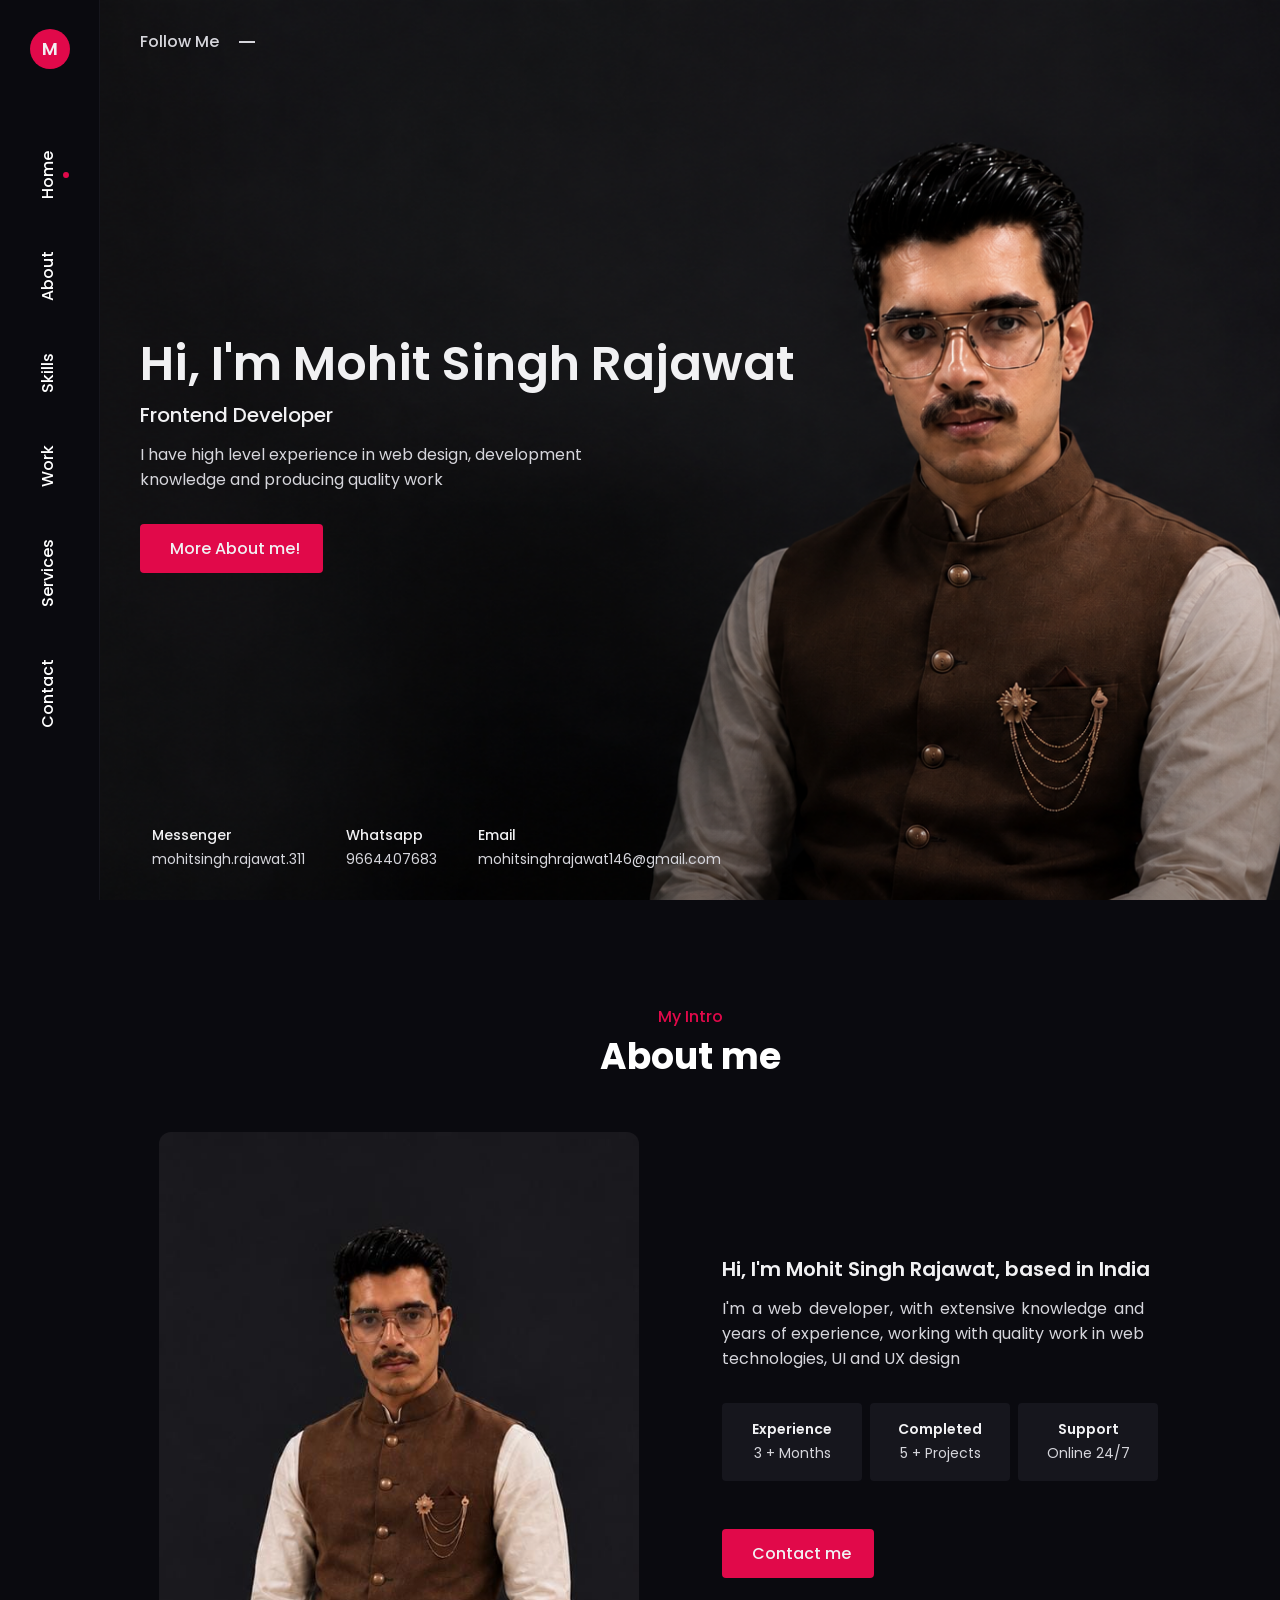
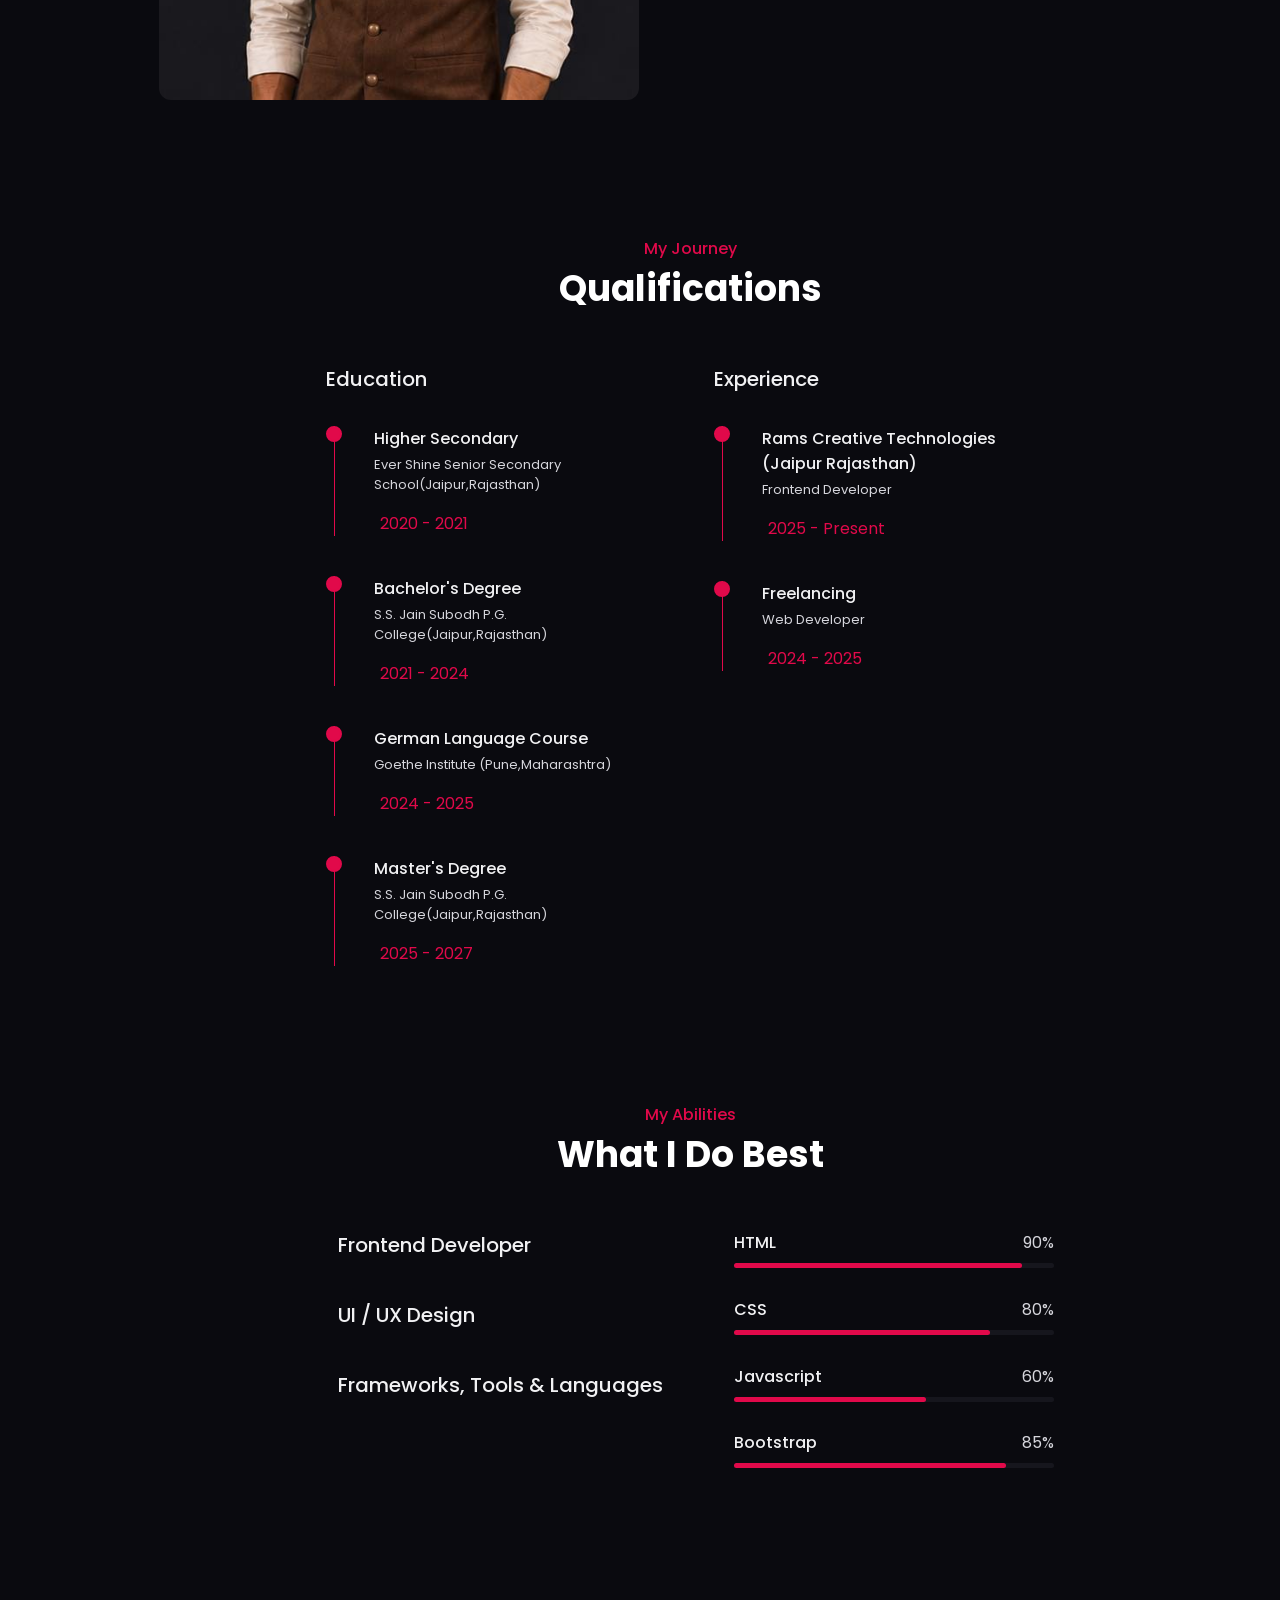
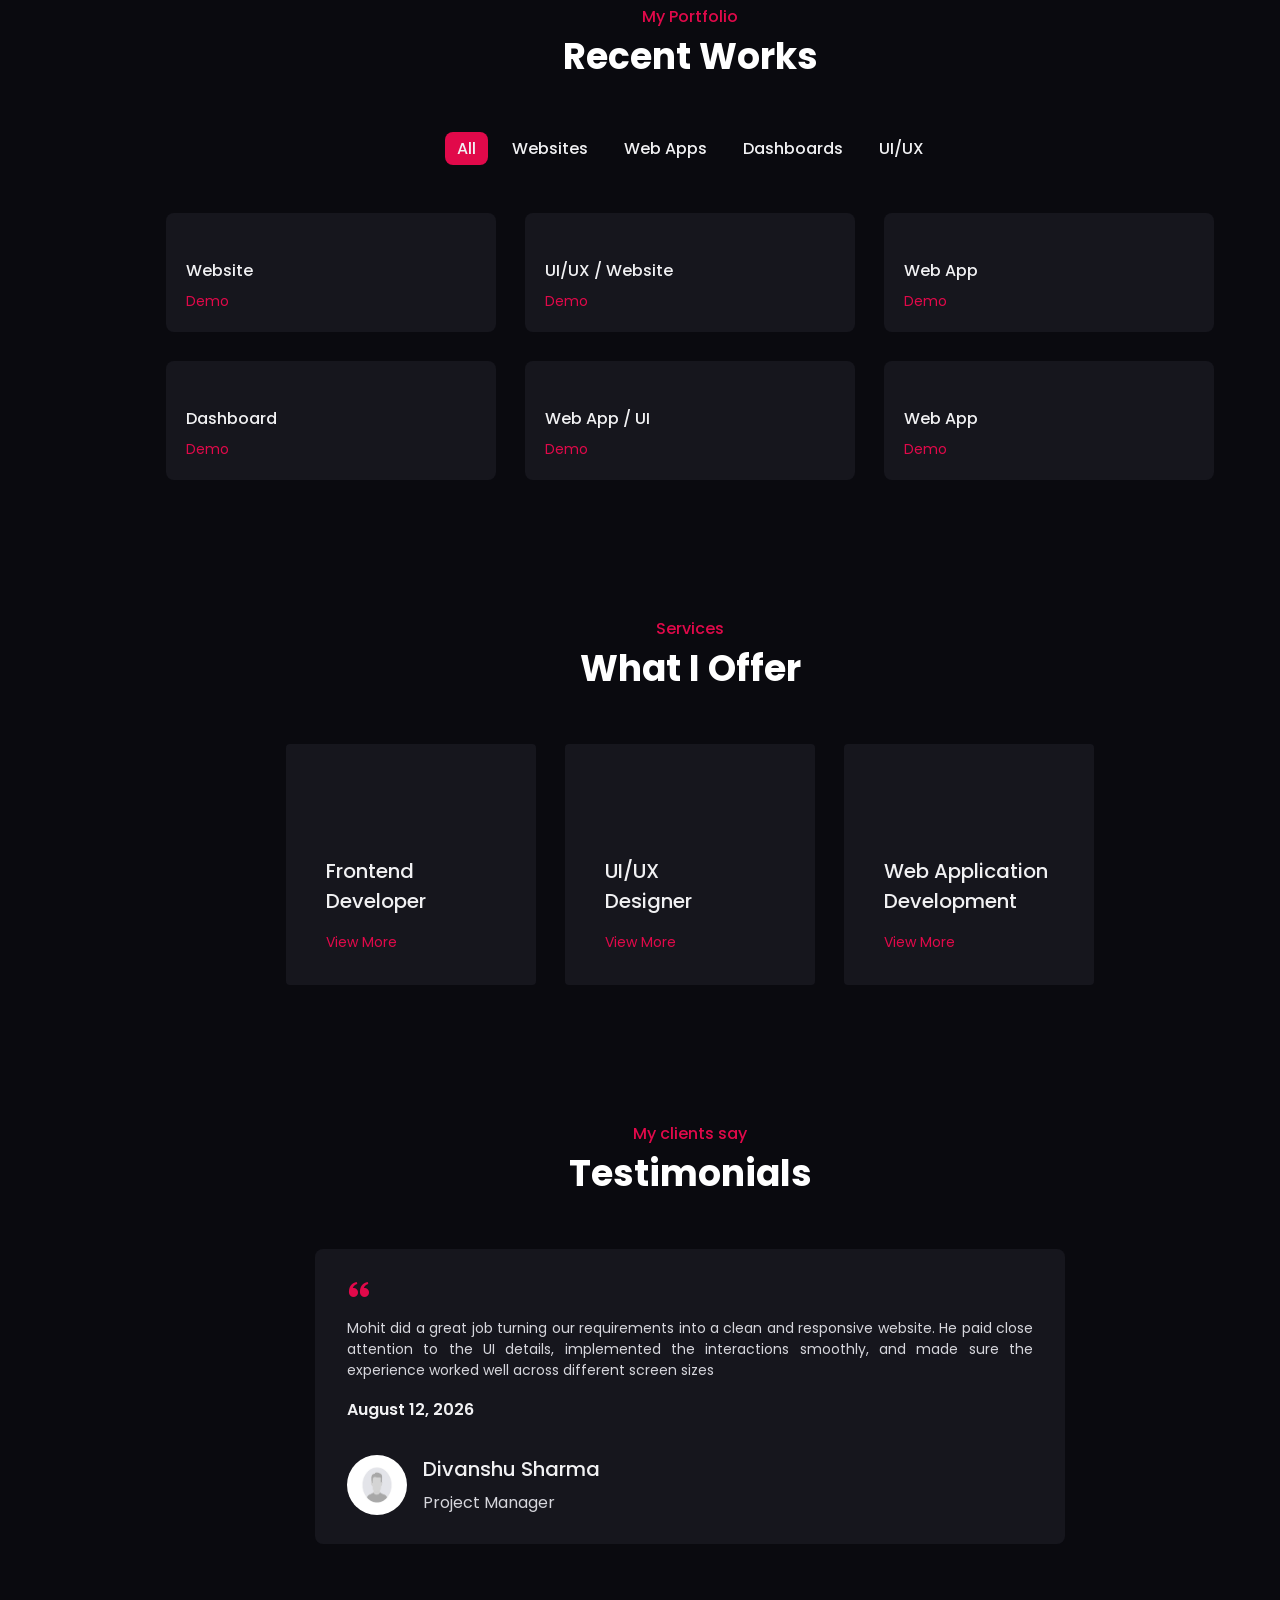
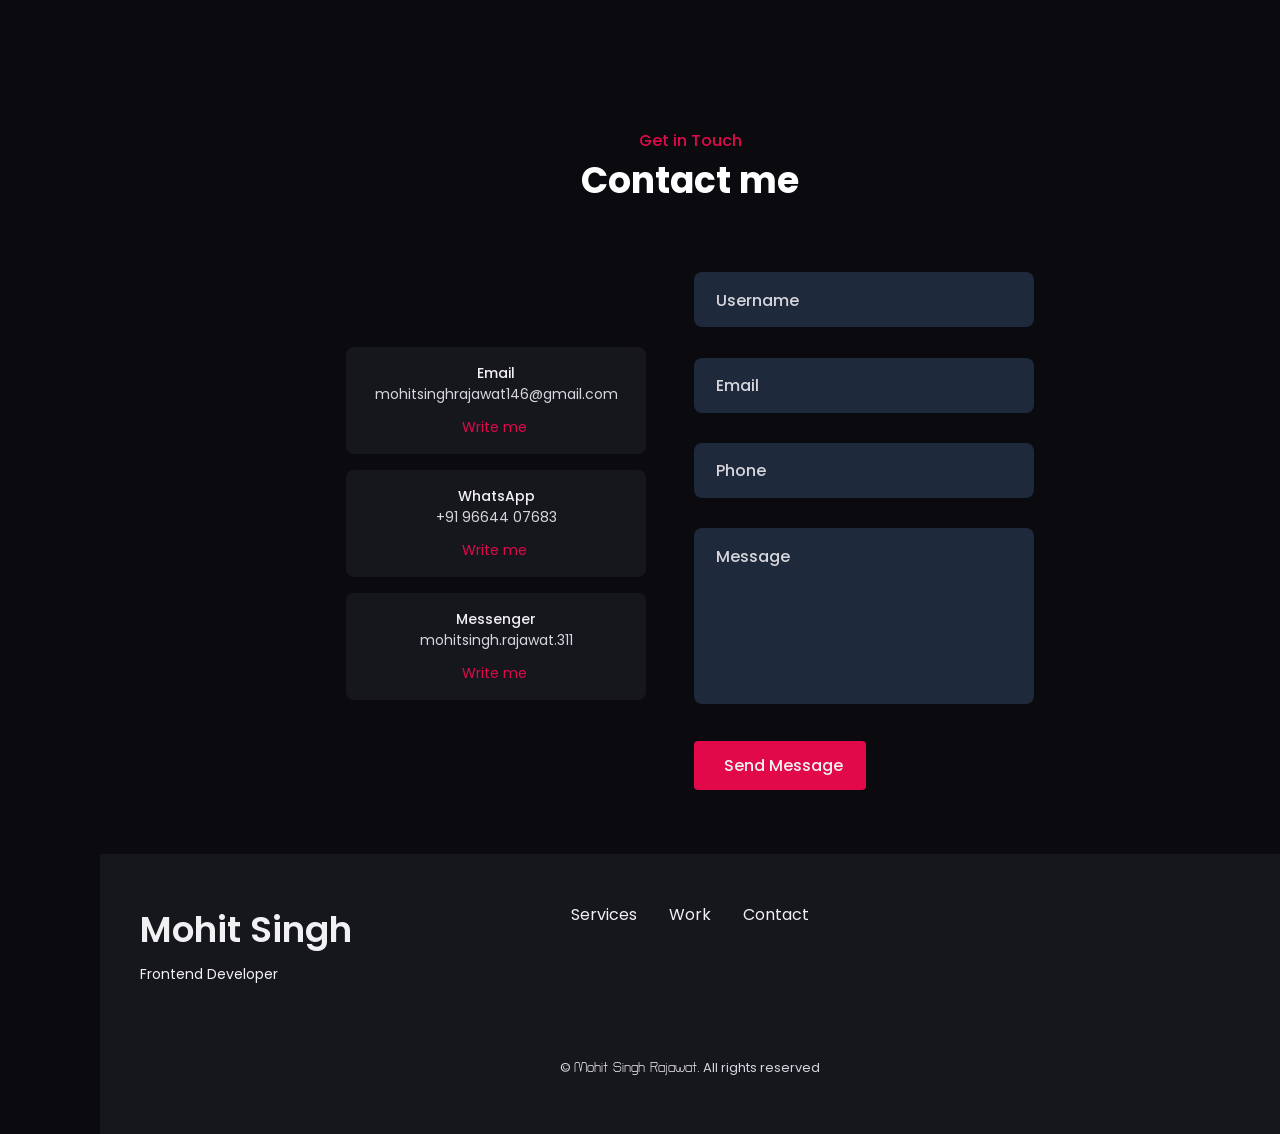
==== commit 9c16995d: "Update portfolio.html" ====
--- a/portfolio.html
+++ b/portfolio.html
@@ -287,7 +287,7 @@
         margin-left: 100px;
       }
       .home {
-        background: url("images/home.webp") ;
+        background: url("home.webp") ;
         background-size: cover;
         background-position: center center;
         height: 100vh;
@@ -1434,7 +1434,7 @@
           </div>
 
           <img
-            src="images/home.webp"
+            src="home.webp"
             alt="Home Image"
             class="home-img"
           />
@@ -1488,7 +1488,7 @@
 
         <div class="about-container container grid">
           <img
-            src="images/about.webp"
+            src="about.webp"
             alt=""
             class="about-img"
           />
@@ -2219,7 +2219,7 @@
               <h3 class="testimonial-date">August 12, 2026</h3>
               <div class="testimonial-profile">
                 <img
-                  src="images/testimonial.webp"
+                  src="testimonial.webp"
                   alt=""
                   class="testimonial-profile-img"
                 />
@@ -2245,7 +2245,7 @@
               <h3 class="testimonial-date">July 28, 2026</h3>
               <div class="testimonial-profile">
                 <img
-                  src="images/testimonialgirl.webp"
+                  src="testimonialgirl.webp"
                   alt=""
                   class="testimonial-profile-img"
                 />
@@ -2271,7 +2271,7 @@
               <h3 class="testimonial-date">July 18, 2026</h3>
               <div class="testimonial-profile">
                 <img
-                  src="images/testimonial.webp"
+                  src="testimonial.webp"
                   alt=""
                   class="testimonial-profile-img"
                 />
@@ -2779,4 +2779,4 @@
 
     </script>
   </body>
-</html>+</html>
